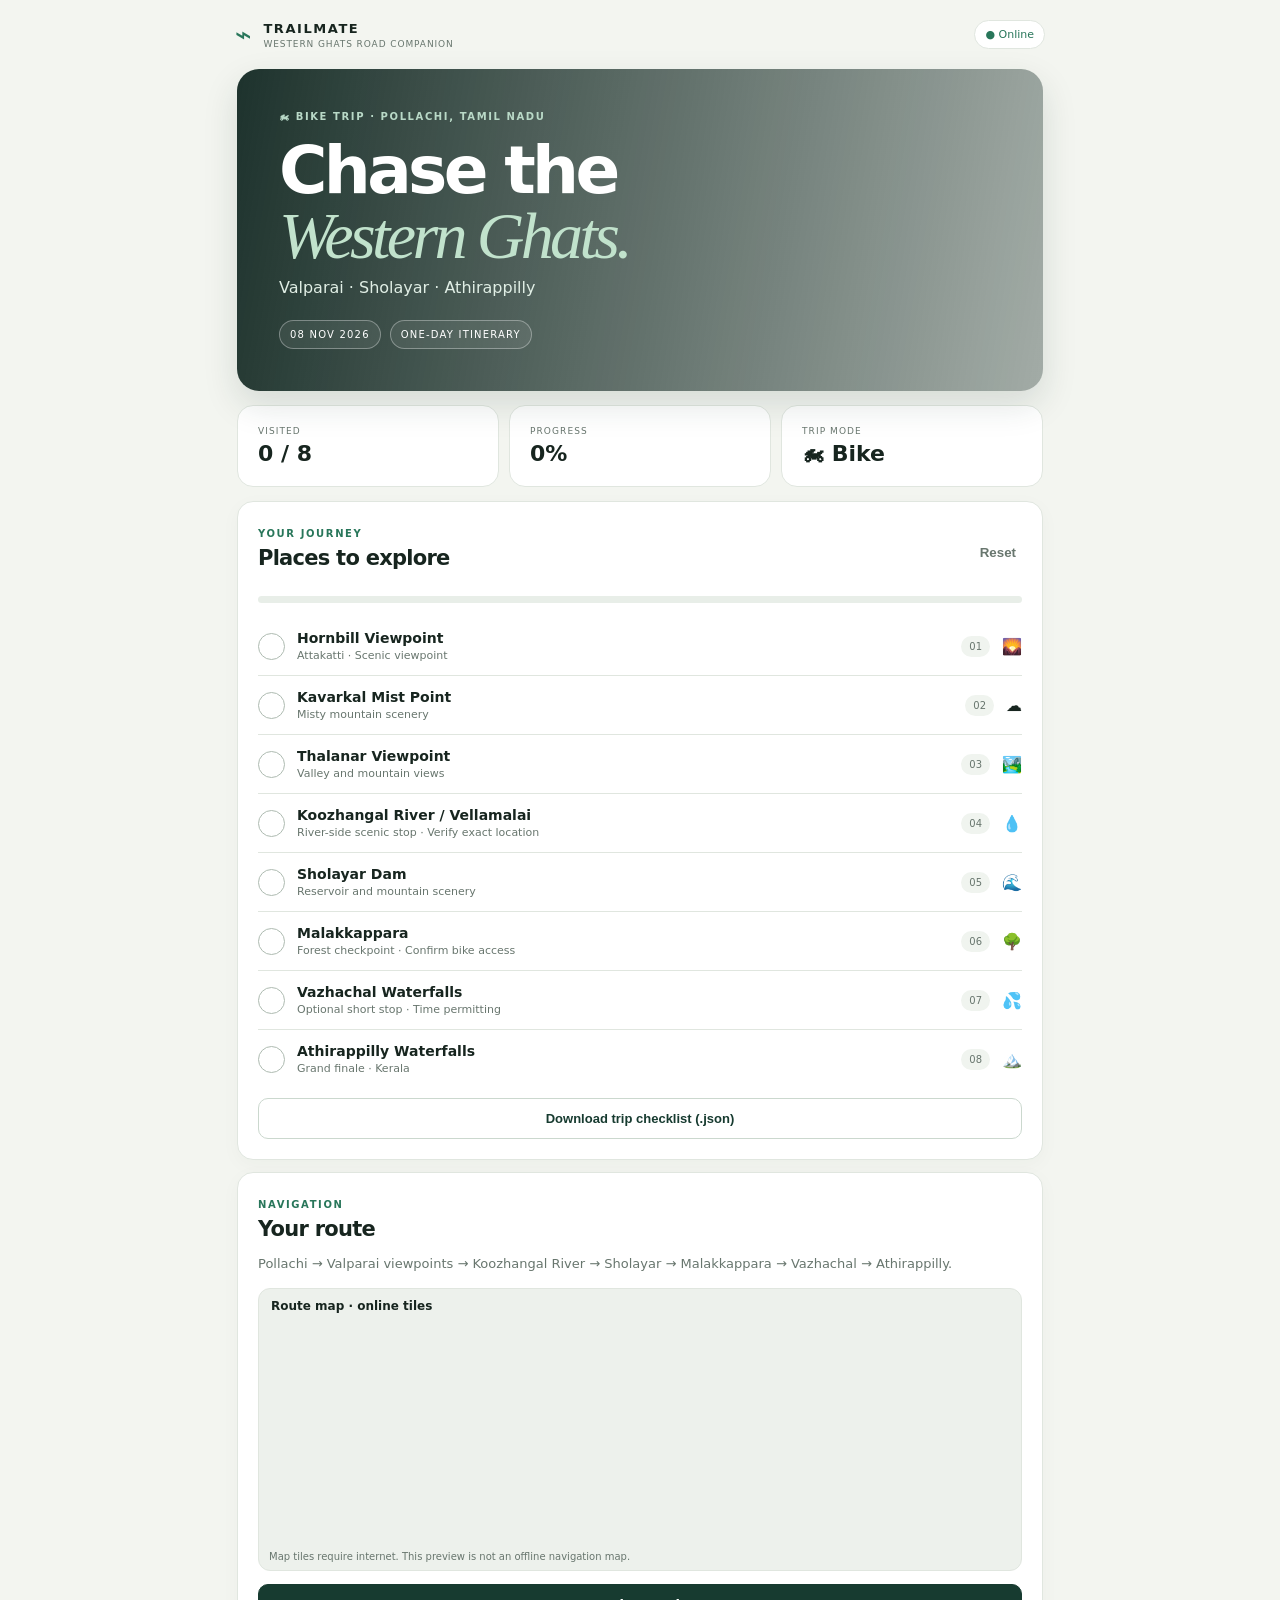
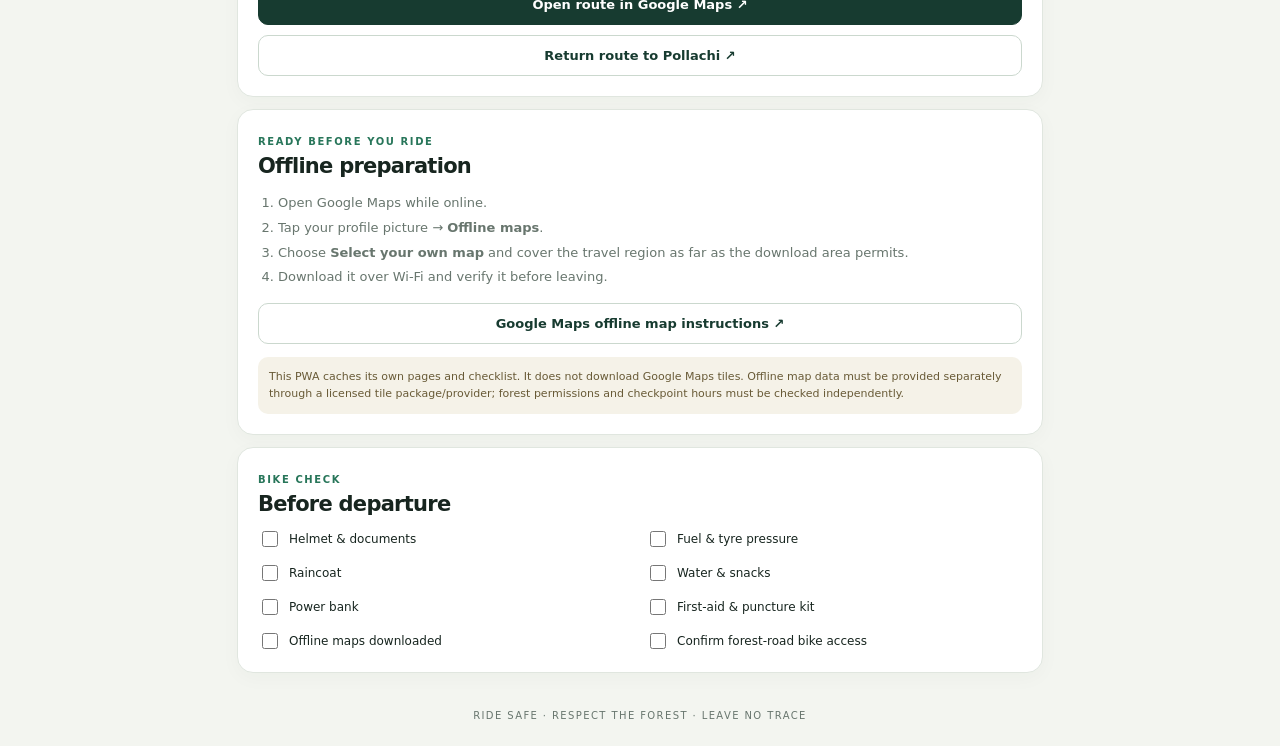
==== index.html @ 94ad3f3b "Add files via upload" ====
<!doctype html>
<html lang="en">
<head>
<meta charset="utf-8"><meta name="viewport" content="width=device-width,initial-scale=1,viewport-fit=cover">
<meta name="theme-color" content="#102b25"><meta name="description" content="Offline-ready Valparai and Athirappilly road trip companion">
<link rel="manifest" href="./manifest.webmanifest"><link rel="icon" href="./icon.svg">
<link rel="stylesheet" href="./styles.css">
<title>TrailMate · Valparai Trip</title>
</head>
<body>
<header class="top"><div class="brand"><span class="brandicon">⌁</span><div><b>TRAILMATE</b><small>WESTERN GHATS ROAD COMPANION</small></div></div><span id="network" class="status">Checking connection…</span></header>
<main>
<section class="hero"><div class="eyebrow">🏍 BIKE TRIP · POLLACHI, TAMIL NADU</div><h1>Chase the<br><em>Western Ghats.</em></h1><p>Valparai · Sholayar · Athirappilly</p><div class="herofoot"><span>08 NOV 2026</span><span>ONE-DAY ITINERARY</span></div></section>
<section class="stats"><article><small>VISITED</small><b id="visited">0 / 8</b></article><article><small>PROGRESS</small><b id="percent">0%</b></article><article><small>TRIP MODE</small><b>🏍 Bike</b></article></section>
<section class="card"><div class="sectionhead"><div><span class="eyebrow dark">YOUR JOURNEY</span><h2>Places to explore</h2></div><button id="reset" class="quiet">Reset</button></div><div class="bar"><div id="barfill"></div></div><div id="stops" class="stops"></div><button id="export" class="outline full">Download trip checklist (.json)</button></section>
<section class="card"><span class="eyebrow dark">NAVIGATION</span><h2>Your route</h2><p class="muted">Pollachi → Valparai viewpoints → Koozhangal River → Sholayar → Malakkappara → Vazhachal → Athirappilly.</p><div class="mapbox"><div class="maptitle">Route map · online tiles</div><iframe title="OpenStreetMap route overview" loading="lazy" src="https://www.openstreetmap.org/export/embed.html?bbox=76.75%2C10.15%2C76.95%2C10.55&layer=mapnik"></iframe><small>Map tiles require internet. This preview is not an offline navigation map.</small></div><a class="button full" target="_blank" rel="noopener" href="https://www.google.com/maps/dir/?api=1&origin=Pollachi%2C+Tamil+Nadu&destination=Athirappilly+Waterfalls%2C+Kerala&waypoints=Attakatti%2C+Valparai%7CKavarkal%2C+Valparai%7CThalanar%2C+Valparai%7CKoozhangal+River%2C+Valparai%7CSholayar+Dam%7CMalakkappara%7CVazhachal+Waterfalls&travelmode=driving">Open route in Google Maps ↗</a><a class="outline full linkbutton" target="_blank" rel="noopener" href="https://www.google.com/maps/dir/?api=1&origin=Athirappilly+Waterfalls&destination=Pollachi%2C+Tamil+Nadu&travelmode=driving">Return route to Pollachi ↗</a></section>
<section class="card"><span class="eyebrow dark">READY BEFORE YOU RIDE</span><h2>Offline preparation</h2><ol class="instructions"><li>Open Google Maps while online.</li><li>Tap your profile picture → <b>Offline maps</b>.</li><li>Choose <b>Select your own map</b> and cover the travel region as far as the download area permits.</li><li>Download it over Wi-Fi and verify it before leaving.</li></ol><a class="outline full linkbutton" href="https://support.google.com/maps/answer/6291838" target="_blank" rel="noopener">Google Maps offline map instructions ↗</a><p class="notice">This PWA caches its own pages and checklist. It does not download Google Maps tiles. Offline map data must be provided separately through a licensed tile package/provider; forest permissions and checkpoint hours must be checked independently.</p></section>
<section class="card"><span class="eyebrow dark">BIKE CHECK</span><h2>Before departure</h2><div class="essentials"><label><input type="checkbox"> Helmet & documents</label><label><input type="checkbox"> Fuel & tyre pressure</label><label><input type="checkbox"> Raincoat</label><label><input type="checkbox"> Water & snacks</label><label><input type="checkbox"> Power bank</label><label><input type="checkbox"> First-aid & puncture kit</label><label><input type="checkbox"> Offline maps downloaded</label><label><input type="checkbox"> Confirm forest-road bike access</label></div></section>
</main><footer>RIDE SAFE · RESPECT THE FOREST · LEAVE NO TRACE</footer>
<script src="./app.js"></script>
</body></html>
---- styles.css ----
:root{--green:#173b30;--green2:#28765a;--ink:#17251f;--muted:#68766e;--paper:#f3f5f0;--line:#e0e6df;--white:#fff}*{box-sizing:border-box}body{margin:0;background:var(--paper);color:var(--ink);font-family:Inter,ui-sans-serif,system-ui,-apple-system,sans-serif}.top{max-width:850px;margin:auto;padding:18px 20px;display:flex;justify-content:space-between;align-items:center}.brand{display:flex;gap:10px;align-items:center;letter-spacing:.12em;font-size:13px}.brand small{display:block;font-size:9px;color:var(--muted);letter-spacing:.1em;margin-top:3px}.brandicon{font-size:28px;color:var(--green2)}.status{font-size:11px;border:1px solid var(--line);padding:7px 10px;border-radius:30px;background:white;color:var(--muted)}main{max-width:850px;margin:auto;padding:0 16px}.hero{padding:34px 28px 22px;border-radius:22px;color:white;min-height:255px;background:linear-gradient(100deg,rgba(8,31,25,.91),rgba(8,31,25,.34)),url('https://images.unsplash.com/photo-1470770841072-f978cf4d019e?w=1500&auto=format&fit=crop') center/cover;display:flex;flex-direction:column;justify-content:flex-end;box-shadow:0 14px 35px #18372b22;animation:rise .7s ease both}.eyebrow{font-size:10px;letter-spacing:.16em;font-weight:800;color:#b9d9c7}.hero h1{font-size:clamp(38px,8vw,66px);line-height:.98;letter-spacing:-.055em;margin:17px 0 10px}.hero h1 em{font-family:Georgia,serif;font-weight:400;color:#c1e2cc}.hero p{margin:0;color:#e0eee5}.herofoot{display:flex;gap:9px;margin-top:23px}.herofoot span{font-size:10px;letter-spacing:.12em;padding:8px 10px;border:1px solid #ffffff55;border-radius:30px;background:#ffffff12}.stats{display:grid;grid-template-columns:repeat(3,1fr);gap:10px;margin:14px 0}.stats article,.card{background:var(--white);border:1px solid var(--line);border-radius:16px;padding:16px}.stats small{display:block;color:var(--muted);font-size:9px;letter-spacing:.12em}.stats b{display:block;font-size:22px;margin-top:5px}.card{margin:12px 0;box-shadow:0 5px 20px #203d2b08}.sectionhead{display:flex;justify-content:space-between;align-items:center}.eyebrow.dark{color:var(--green2)}h2{font-size:21px;letter-spacing:-.035em;margin:5px 0 12px}.muted{color:var(--muted);font-size:13px;line-height:1.6}.quiet{border:0;background:none;color:var(--muted);font-weight:700;cursor:pointer}.bar{height:7px;background:#e8eee8;border-radius:20px;overflow:hidden;margin:14px 0}.bar div{height:100%;width:0;background:linear-gradient(90deg,#28765a,#79b58e);border-radius:20px;transition:width .35s}.stop{display:flex;gap:12px;align-items:center;padding:13px 0;border-bottom:1px solid var(--line)}.stop:last-child{border:0}.tick{width:27px;height:27px;border:1.5px solid #aebbb1;border-radius:50%;background:white;color:transparent;flex:none;cursor:pointer;font-size:15px}.stop.done .tick{background:var(--green2);border-color:var(--green2);color:white}.stop.done .name{text-decoration:line-through;color:#8a978e}.stopcopy{flex:1}.name{font-size:14px;font-weight:750}.detail{font-size:11px;color:var(--muted);margin-top:3px}.number{font-size:10px;color:var(--muted);background:#f0f4ef;border-radius:20px;padding:5px 8px}.button,.outline,.linkbutton{display:flex;justify-content:center;align-items:center;text-decoration:none;font-weight:750;font-size:13px;border-radius:10px;padding:12px 14px;cursor:pointer}.button{background:var(--green);color:white;border:1px solid var(--green);margin-top:13px}.outline{background:white;color:var(--green);border:1px solid #cbd8ce;margin-top:10px}.full{width:100%}.mapbox{background:#edf1ec;border:1px solid var(--line);border-radius:12px;overflow:hidden;margin:13px 0}.maptitle{font-size:12px;font-weight:750;padding:10px 12px}.mapbox iframe{width:100%;height:220px;border:0;display:block}.mapbox small{display:block;padding:8px 10px;color:var(--muted);font-size:10px}.instructions{padding-left:20px;color:var(--muted);font-size:13px;line-height:1.9}.notice{font-size:11px;line-height:1.6;padding:11px;background:#f5f2e8;color:#685a36;border-radius:10px;margin:13px 0 0}.essentials{display:grid;grid-template-columns:1fr 1fr;gap:12px}.essentials label{font-size:12px;display:flex;gap:8px;align-items:center}.essentials input{accent-color:var(--green2);width:16px;height:16px}footer{text-align:center;padding:25px 10px;color:var(--muted);font-size:10px;letter-spacing:.14em}@keyframes rise{from{opacity:0;transform:translateY(12px)}to{opacity:1;transform:translateY(0)}}@media(min-width:700px){main{padding:0 22px}.hero{min-height:320px;padding:42px}.stats article,.card{padding:20px}}@media(max-width:420px){.essentials{grid-template-columns:1fr}.hero{min-height:230px;padding:23px}.stats b{font-size:19px}}@media(prefers-reduced-motion:reduce){*,*::before,*::after{animation:none!important;transition:none!important}}
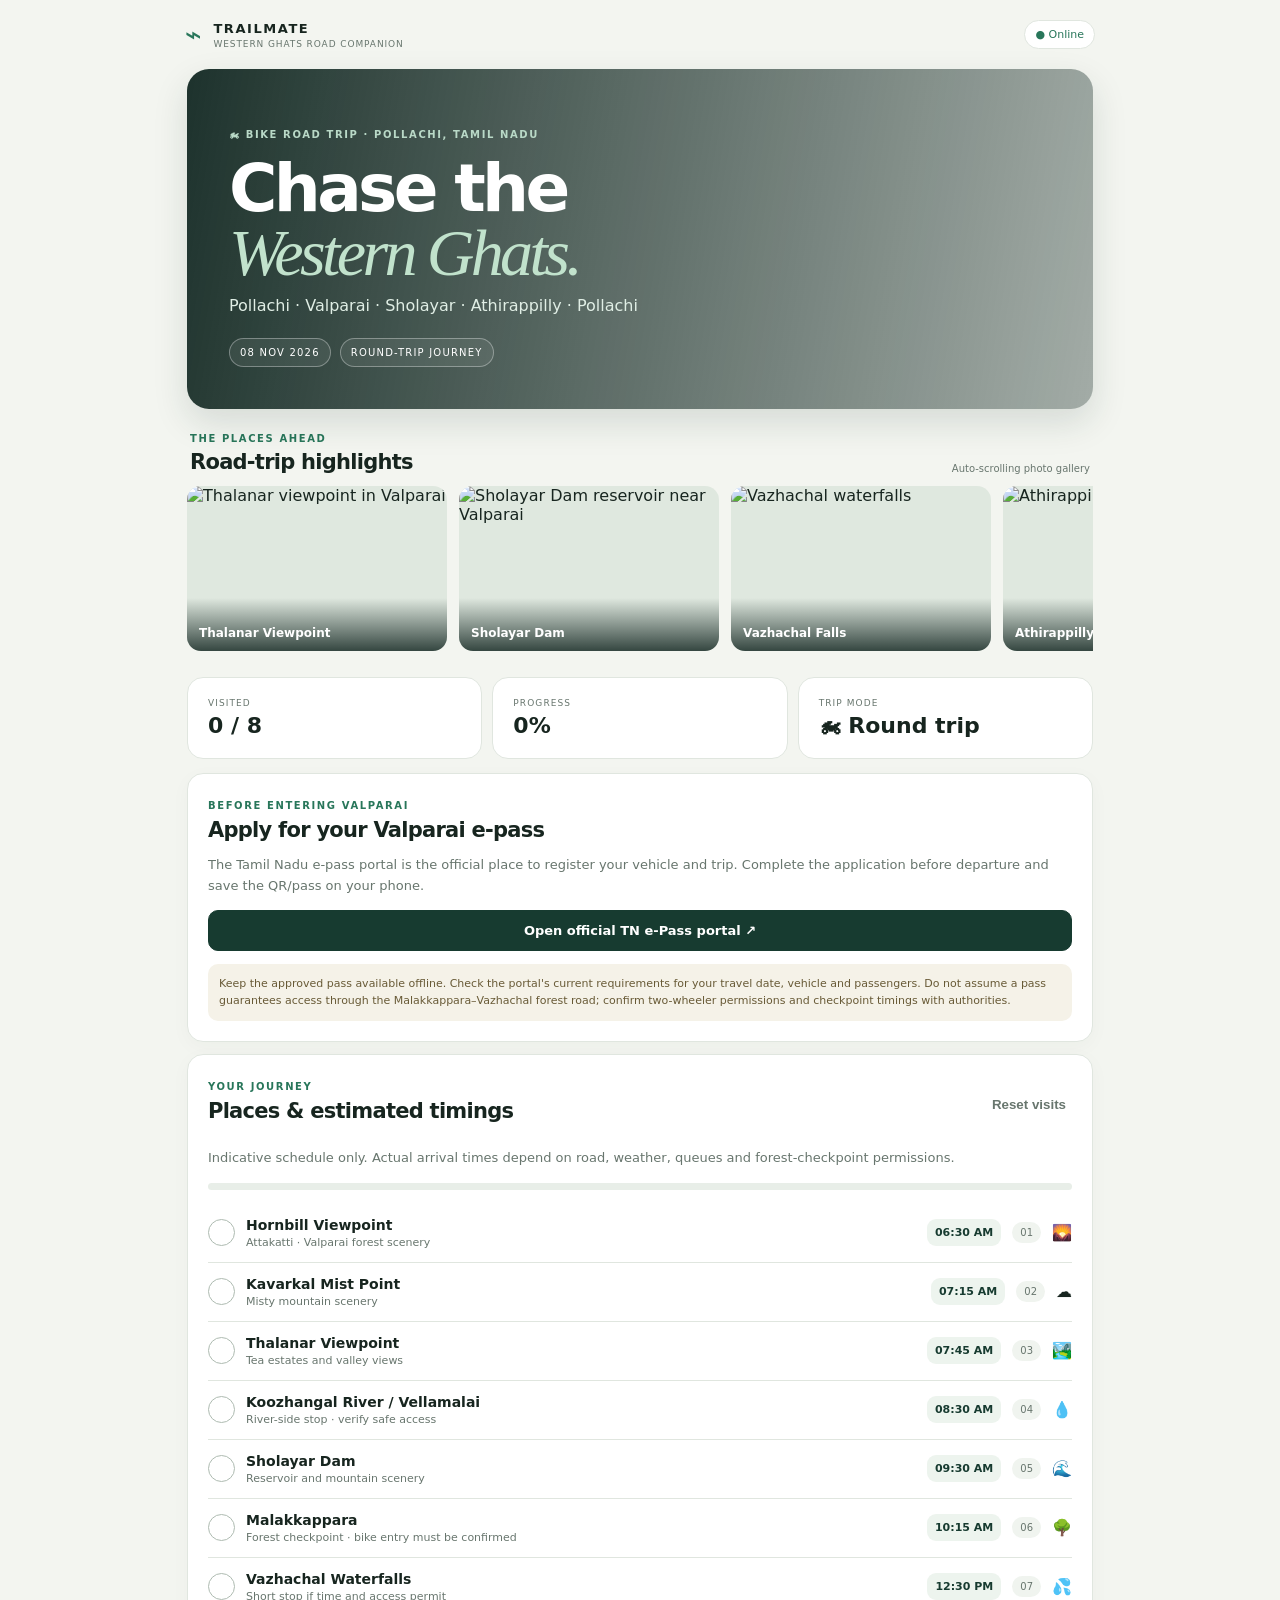
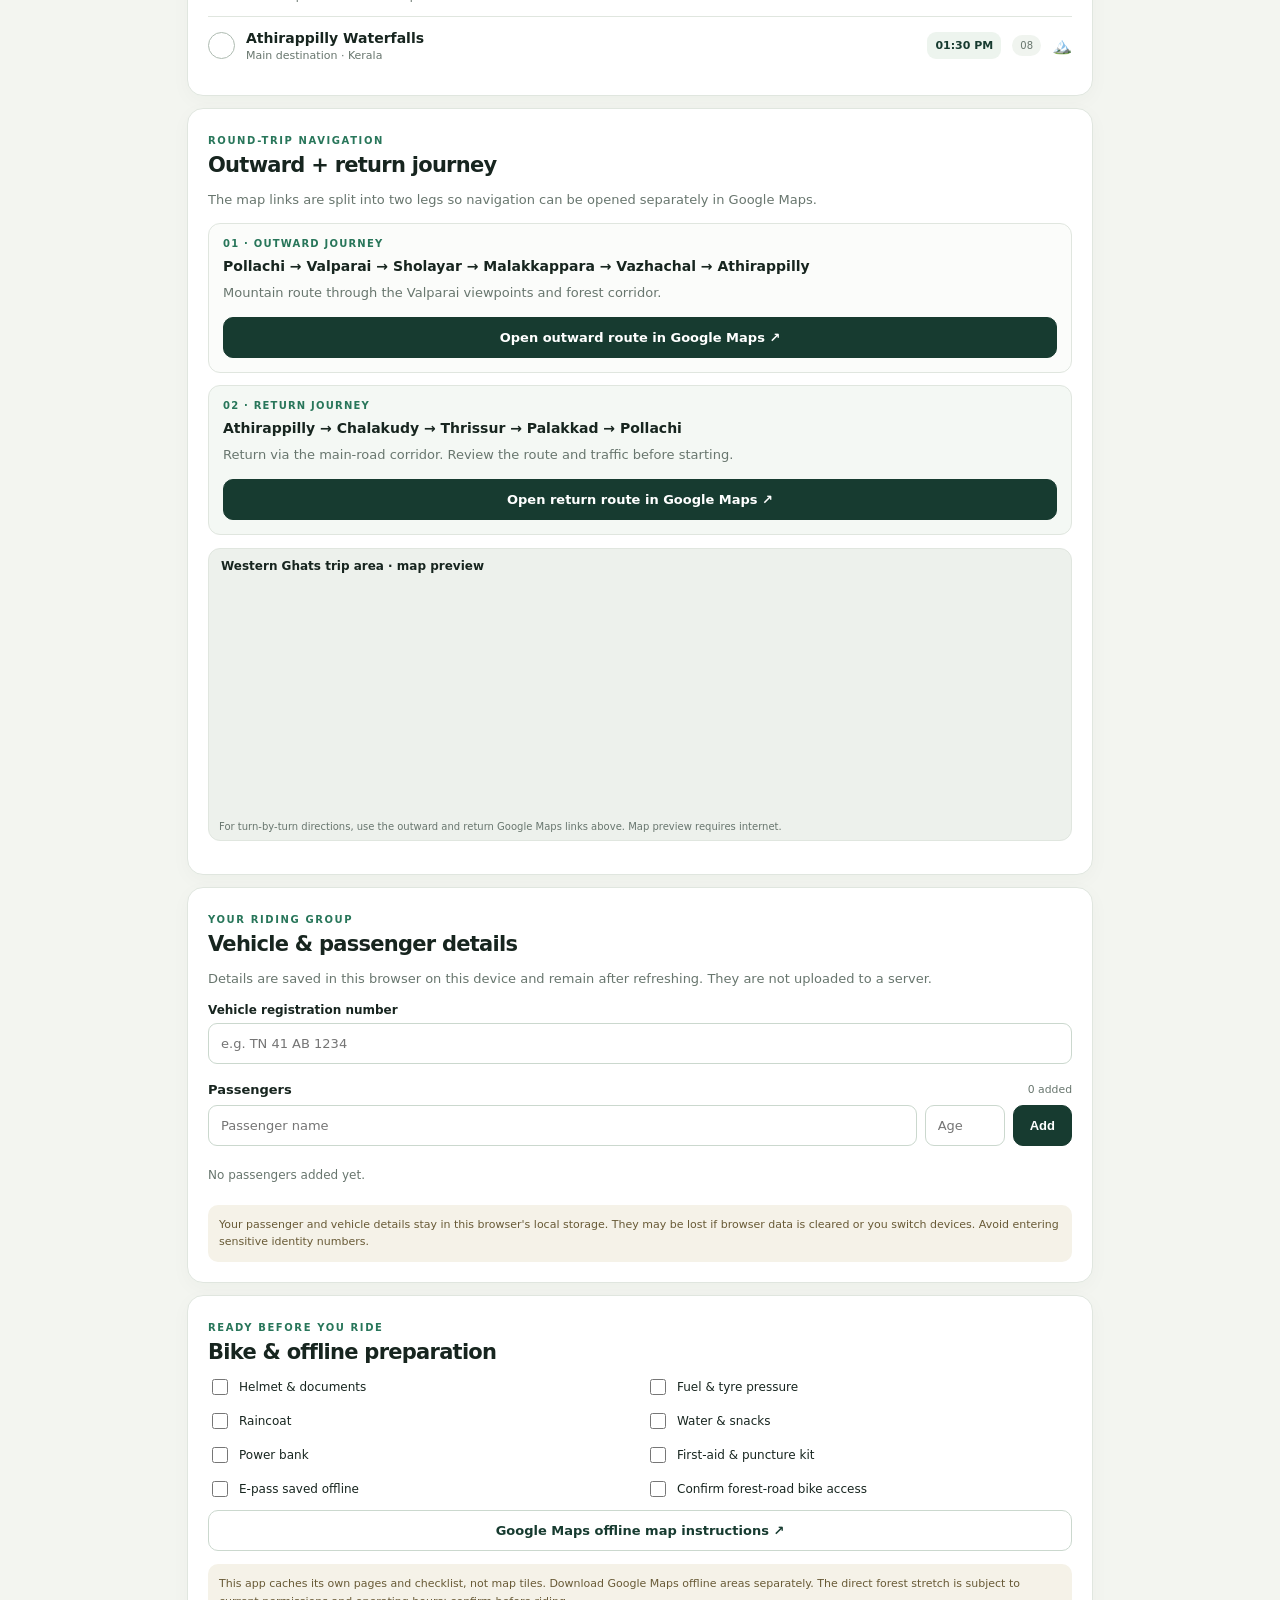
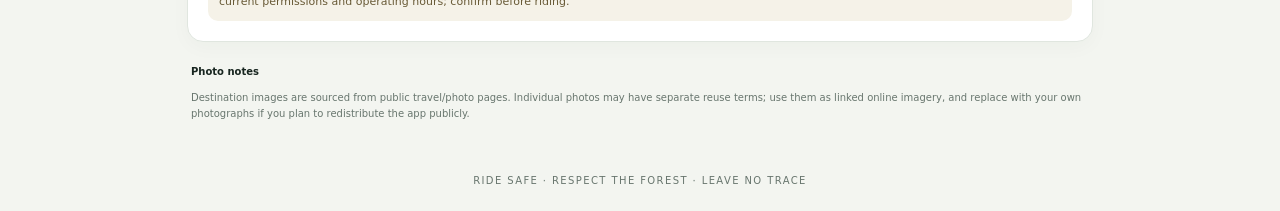
==== commit 70ff6c3d: "Add files via upload" ====
--- a/index.html
+++ b/index.html
@@ -2,20 +2,41 @@
 <html lang="en">
 <head>
 <meta charset="utf-8"><meta name="viewport" content="width=device-width,initial-scale=1,viewport-fit=cover">
-<meta name="theme-color" content="#102b25"><meta name="description" content="Offline-ready Valparai and Athirappilly road trip companion">
-<link rel="manifest" href="./manifest.webmanifest"><link rel="icon" href="./icon.svg">
-<link rel="stylesheet" href="./styles.css">
-<title>TrailMate · Valparai Trip</title>
+<meta name="theme-color" content="#102b25"><meta name="description" content="TrailMate round-trip road companion for Pollachi, Valparai and Athirappilly">
+<link rel="manifest" href="./manifest.webmanifest"><link rel="icon" href="./icon.svg"><link rel="stylesheet" href="./styles.css">
+<title>TrailMate · Valparai Round Trip</title>
 </head>
 <body>
 <header class="top"><div class="brand"><span class="brandicon">⌁</span><div><b>TRAILMATE</b><small>WESTERN GHATS ROAD COMPANION</small></div></div><span id="network" class="status">Checking connection…</span></header>
 <main>
-<section class="hero"><div class="eyebrow">🏍 BIKE TRIP · POLLACHI, TAMIL NADU</div><h1>Chase the<br><em>Western Ghats.</em></h1><p>Valparai · Sholayar · Athirappilly</p><div class="herofoot"><span>08 NOV 2026</span><span>ONE-DAY ITINERARY</span></div></section>
-<section class="stats"><article><small>VISITED</small><b id="visited">0 / 8</b></article><article><small>PROGRESS</small><b id="percent">0%</b></article><article><small>TRIP MODE</small><b>🏍 Bike</b></article></section>
-<section class="card"><div class="sectionhead"><div><span class="eyebrow dark">YOUR JOURNEY</span><h2>Places to explore</h2></div><button id="reset" class="quiet">Reset</button></div><div class="bar"><div id="barfill"></div></div><div id="stops" class="stops"></div><button id="export" class="outline full">Download trip checklist (.json)</button></section>
-<section class="card"><span class="eyebrow dark">NAVIGATION</span><h2>Your route</h2><p class="muted">Pollachi → Valparai viewpoints → Koozhangal River → Sholayar → Malakkappara → Vazhachal → Athirappilly.</p><div class="mapbox"><div class="maptitle">Route map · online tiles</div><iframe title="OpenStreetMap route overview" loading="lazy" src="https://www.openstreetmap.org/export/embed.html?bbox=76.75%2C10.15%2C76.95%2C10.55&layer=mapnik"></iframe><small>Map tiles require internet. This preview is not an offline navigation map.</small></div><a class="button full" target="_blank" rel="noopener" href="https://www.google.com/maps/dir/?api=1&origin=Pollachi%2C+Tamil+Nadu&destination=Athirappilly+Waterfalls%2C+Kerala&waypoints=Attakatti%2C+Valparai%7CKavarkal%2C+Valparai%7CThalanar%2C+Valparai%7CKoozhangal+River%2C+Valparai%7CSholayar+Dam%7CMalakkappara%7CVazhachal+Waterfalls&travelmode=driving">Open route in Google Maps ↗</a><a class="outline full linkbutton" target="_blank" rel="noopener" href="https://www.google.com/maps/dir/?api=1&origin=Athirappilly+Waterfalls&destination=Pollachi%2C+Tamil+Nadu&travelmode=driving">Return route to Pollachi ↗</a></section>
-<section class="card"><span class="eyebrow dark">READY BEFORE YOU RIDE</span><h2>Offline preparation</h2><ol class="instructions"><li>Open Google Maps while online.</li><li>Tap your profile picture → <b>Offline maps</b>.</li><li>Choose <b>Select your own map</b> and cover the travel region as far as the download area permits.</li><li>Download it over Wi-Fi and verify it before leaving.</li></ol><a class="outline full linkbutton" href="https://support.google.com/maps/answer/6291838" target="_blank" rel="noopener">Google Maps offline map instructions ↗</a><p class="notice">This PWA caches its own pages and checklist. It does not download Google Maps tiles. Offline map data must be provided separately through a licensed tile package/provider; forest permissions and checkpoint hours must be checked independently.</p></section>
-<section class="card"><span class="eyebrow dark">BIKE CHECK</span><h2>Before departure</h2><div class="essentials"><label><input type="checkbox"> Helmet & documents</label><label><input type="checkbox"> Fuel & tyre pressure</label><label><input type="checkbox"> Raincoat</label><label><input type="checkbox"> Water & snacks</label><label><input type="checkbox"> Power bank</label><label><input type="checkbox"> First-aid & puncture kit</label><label><input type="checkbox"> Offline maps downloaded</label><label><input type="checkbox"> Confirm forest-road bike access</label></div></section>
+<section class="hero"><div class="eyebrow">🏍 BIKE ROAD TRIP · POLLACHI, TAMIL NADU</div><h1>Chase the<br><em>Western Ghats.</em></h1><p>Pollachi · Valparai · Sholayar · Athirappilly · Pollachi</p><div class="herofoot"><span>08 NOV 2026</span><span>ROUND-TRIP JOURNEY</span></div></section>
+<section class="gallery-section"><div class="gallery-head"><div><span class="eyebrow dark">THE PLACES AHEAD</span><h2>Road-trip highlights</h2></div><small>Auto-scrolling photo gallery</small></div><div class="gallery-track" aria-label="Photos of trip destinations">
+<figure><img src="https://www.karthitravels.com/images/destinations/valparai/thalanar-view-point/thalanar-view-point-1-768.webp" alt="Thalanar viewpoint in Valparai"/><figcaption>Thalanar Viewpoint</figcaption></figure>
+<figure><img src="https://pixahive.com/wp-content/uploads/2020/09/Sholayar-Dam-Valparai-74901-pixahive-1024x768.jpg" alt="Sholayar Dam reservoir near Valparai"/><figcaption>Sholayar Dam</figcaption></figure>
+<figure><img src="https://static.wixstatic.com/media/5d0430_07c785ea8d9a4c34b42f02c9cdd95a8c~mv2.jpg/v1/fill/w_778%2Ch_486%2Cal_c%2Clg_1%2Cq_85%2Cenc_avif%2Cquality_auto/5d0430_07c785ea8d9a4c34b42f02c9cdd95a8c~mv2.jpg" alt="Vazhachal waterfalls"/><figcaption>Vazhachal Falls</figcaption></figure>
+<figure><img src="https://www.pelago.com/img/products/IN-India/day-trip-to-athirappilly-water-falls-from-kochi/0b030a11-3487-4693-955c-26eced924b17_day-trip-to-athirappilly-water-falls-from-kochi-xlarge.webp" alt="Athirappilly waterfall"/><figcaption>Athirappilly Falls</figcaption></figure>
+<figure><img src="https://valparai360travels.in/wp-content/uploads/2023/11/Hornbill-Spottedinvalparai.jpg" alt="Hornbills flying above misty Valparai forest"/><figcaption>Valparai Hornbill Country</figcaption></figure>
+<figure><img src="https://pix10.agoda.net/hotelImages/agoda-homes/13564929/00f82de0039694345a0e38f800193d6a.jpg?ca=10&ce=1&s=800x600" alt="Misty tea estate landscape in Valparai"/><figcaption>Kavarkal · Valparai mist landscape</figcaption></figure>
+<figure><img src="https://4.bp.blogspot.com/-0tA5kpLGAtY/VaEgF6HzL_I/AAAAAAAAEwI/sb7a4vs8kds/s1600/Athirapilly-Vazhachal%2Bwaterfalls%2B6.jpg" alt="River and waterfall landscape in the Western Ghats"/><figcaption>Koozhangal / Vellamalai · regional river scenery</figcaption></figure>
+<figure><img src="https://experiencekerala.in/image-uploads/1487058947.3.jpg" alt="Upper Sholayar landscape and forested hills"/><figcaption>Malakkappara · Sholayar forest region</figcaption></figure>
+</div></section>
+<section class="stats"><article><small>VISITED</small><b id="visited">0 / 8</b></article><article><small>PROGRESS</small><b id="percent">0%</b></article><article><small>TRIP MODE</small><b>🏍 Round trip</b></article></section>
+<section class="card epass"><span class="eyebrow dark">BEFORE ENTERING VALPARAI</span><h2>Apply for your Valparai e-pass</h2><p class="muted">The Tamil Nadu e-pass portal is the official place to register your vehicle and trip. Complete the application before departure and save the QR/pass on your phone.</p><a class="button full" href="https://www.tnepass.tn.gov.in/home" target="_blank" rel="noopener">Open official TN e-Pass portal ↗</a><p class="notice">Keep the approved pass available offline. Check the portal's current requirements for your travel date, vehicle and passengers. Do not assume a pass guarantees access through the Malakkappara–Vazhachal forest road; confirm two-wheeler permissions and checkpoint timings with authorities.</p></section>
+<section class="card"><div class="sectionhead"><div><span class="eyebrow dark">YOUR JOURNEY</span><h2>Places & estimated timings</h2></div><button id="reset" class="quiet">Reset visits</button></div><p class="muted">Indicative schedule only. Actual arrival times depend on road, weather, queues and forest-checkpoint permissions.</p><div class="bar"><div id="barfill"></div></div><div id="stops" class="stops"></div></section>
+<section class="card"><span class="eyebrow dark">ROUND-TRIP NAVIGATION</span><h2>Outward + return journey</h2><p class="muted">The map links are split into two legs so navigation can be opened separately in Google Maps.</p>
+<div class="route-leg"><div class="leg-label">01 · OUTWARD JOURNEY</div><b>Pollachi → Valparai → Sholayar → Malakkappara → Vazhachal → Athirappilly</b><p class="muted">Mountain route through the Valparai viewpoints and forest corridor.</p><a class="button full" target="_blank" rel="noopener" href="https://www.google.com/maps/dir/?api=1&origin=Pollachi%2C+Tamil+Nadu&destination=Athirappilly+Waterfalls%2C+Kerala&waypoints=Attakatti%2C+Valparai%7CKavarkal%2C+Valparai%7CThalanar%2C+Valparai%7CKoozhangal+River%2C+Valparai%7CSholayar+Dam%7CMalakkappara%7CVazhachal+Waterfalls&travelmode=driving">Open outward route in Google Maps ↗</a></div>
+<div class="route-leg return"><div class="leg-label">02 · RETURN JOURNEY</div><b>Athirappilly → Chalakudy → Thrissur → Palakkad → Pollachi</b><p class="muted">Return via the main-road corridor. Review the route and traffic before starting.</p><a class="button full" target="_blank" rel="noopener" href="https://www.google.com/maps/dir/?api=1&origin=Athirappilly+Waterfalls%2C+Kerala&destination=Pollachi%2C+Tamil+Nadu&waypoints=Chalakudy%7CThrissur%7CPalakkad&travelmode=driving">Open return route in Google Maps ↗</a></div>
+<div class="mapbox"><div class="maptitle">Western Ghats trip area · map preview</div><iframe title="Map preview of Valparai and Athirappilly region" loading="lazy" src="https://www.openstreetmap.org/export/embed.html?bbox=76.75%2C10.15%2C76.98%2C10.58&layer=mapnik"></iframe><small>For turn-by-turn directions, use the outward and return Google Maps links above. Map preview requires internet.</small></div>
+</section>
+<section class="card"><span class="eyebrow dark">YOUR RIDING GROUP</span><h2>Vehicle & passenger details</h2><p class="muted">Details are saved in this browser on this device and remain after refreshing. They are not uploaded to a server.</p>
+<label class="field-label" for="vehicle">Vehicle registration number</label><input id="vehicle" class="field" type="text" placeholder="e.g. TN 41 AB 1234" autocomplete="off" maxlength="16">
+<div class="passenger-title"><b>Passengers</b><small id="passengerCount">0 added</small></div>
+<div class="passenger-form"><input id="passengerName" class="field" type="text" placeholder="Passenger name" maxlength="60"><input id="passengerAge" class="field age" type="number" placeholder="Age" min="1" max="110"><button id="addPassenger" class="button add-btn" type="button">Add</button></div>
+<div id="passengerList" class="passenger-list"><p class="empty">No passengers added yet.</p></div>
+<p class="notice">Your passenger and vehicle details stay in this browser's local storage. They may be lost if browser data is cleared or you switch devices. Avoid entering sensitive identity numbers.</p>
+</section>
+<section class="card"><span class="eyebrow dark">READY BEFORE YOU RIDE</span><h2>Bike & offline preparation</h2><div class="essentials"><label><input type="checkbox"> Helmet & documents</label><label><input type="checkbox"> Fuel & tyre pressure</label><label><input type="checkbox"> Raincoat</label><label><input type="checkbox"> Water & snacks</label><label><input type="checkbox"> Power bank</label><label><input type="checkbox"> First-aid & puncture kit</label><label><input type="checkbox"> E-pass saved offline</label><label><input type="checkbox"> Confirm forest-road bike access</label></div><a class="outline full linkbutton" href="https://support.google.com/maps/answer/6291838" target="_blank" rel="noopener">Google Maps offline map instructions ↗</a><p class="notice">This app caches its own pages and checklist, not map tiles. Download Google Maps offline areas separately. The direct forest stretch is subject to current permissions and operating hours; confirm before riding.</p></section>
+<section class="credits"><b>Photo notes</b><p>Destination images are sourced from public travel/photo pages. Individual photos may have separate reuse terms; use them as linked online imagery, and replace with your own photographs if you plan to redistribute the app publicly.</p></section>
 </main><footer>RIDE SAFE · RESPECT THE FOREST · LEAVE NO TRACE</footer>
 <script src="./app.js"></script>
-</body></html>+</body></html>
--- a/styles.css
+++ b/styles.css
@@ -1 +1 @@
-:root{--green:#173b30;--green2:#28765a;--ink:#17251f;--muted:#68766e;--paper:#f3f5f0;--line:#e0e6df;--white:#fff}*{box-sizing:border-box}body{margin:0;background:var(--paper);color:var(--ink);font-family:Inter,ui-sans-serif,system-ui,-apple-system,sans-serif}.top{max-width:850px;margin:auto;padding:18px 20px;display:flex;justify-content:space-between;align-items:center}.brand{display:flex;gap:10px;align-items:center;letter-spacing:.12em;font-size:13px}.brand small{display:block;font-size:9px;color:var(--muted);letter-spacing:.1em;margin-top:3px}.brandicon{font-size:28px;color:var(--green2)}.status{font-size:11px;border:1px solid var(--line);padding:7px 10px;border-radius:30px;background:white;color:var(--muted)}main{max-width:850px;margin:auto;padding:0 16px}.hero{padding:34px 28px 22px;border-radius:22px;color:white;min-height:255px;background:linear-gradient(100deg,rgba(8,31,25,.91),rgba(8,31,25,.34)),url('https://images.unsplash.com/photo-1470770841072-f978cf4d019e?w=1500&auto=format&fit=crop') center/cover;display:flex;flex-direction:column;justify-content:flex-end;box-shadow:0 14px 35px #18372b22;animation:rise .7s ease both}.eyebrow{font-size:10px;letter-spacing:.16em;font-weight:800;color:#b9d9c7}.hero h1{font-size:clamp(38px,8vw,66px);line-height:.98;letter-spacing:-.055em;margin:17px 0 10px}.hero h1 em{font-family:Georgia,serif;font-weight:400;color:#c1e2cc}.hero p{margin:0;color:#e0eee5}.herofoot{display:flex;gap:9px;margin-top:23px}.herofoot span{font-size:10px;letter-spacing:.12em;padding:8px 10px;border:1px solid #ffffff55;border-radius:30px;background:#ffffff12}.stats{display:grid;grid-template-columns:repeat(3,1fr);gap:10px;margin:14px 0}.stats article,.card{background:var(--white);border:1px solid var(--line);border-radius:16px;padding:16px}.stats small{display:block;color:var(--muted);font-size:9px;letter-spacing:.12em}.stats b{display:block;font-size:22px;margin-top:5px}.card{margin:12px 0;box-shadow:0 5px 20px #203d2b08}.sectionhead{display:flex;justify-content:space-between;align-items:center}.eyebrow.dark{color:var(--green2)}h2{font-size:21px;letter-spacing:-.035em;margin:5px 0 12px}.muted{color:var(--muted);font-size:13px;line-height:1.6}.quiet{border:0;background:none;color:var(--muted);font-weight:700;cursor:pointer}.bar{height:7px;background:#e8eee8;border-radius:20px;overflow:hidden;margin:14px 0}.bar div{height:100%;width:0;background:linear-gradient(90deg,#28765a,#79b58e);border-radius:20px;transition:width .35s}.stop{display:flex;gap:12px;align-items:center;padding:13px 0;border-bottom:1px solid var(--line)}.stop:last-child{border:0}.tick{width:27px;height:27px;border:1.5px solid #aebbb1;border-radius:50%;background:white;color:transparent;flex:none;cursor:pointer;font-size:15px}.stop.done .tick{background:var(--green2);border-color:var(--green2);color:white}.stop.done .name{text-decoration:line-through;color:#8a978e}.stopcopy{flex:1}.name{font-size:14px;font-weight:750}.detail{font-size:11px;color:var(--muted);margin-top:3px}.number{font-size:10px;color:var(--muted);background:#f0f4ef;border-radius:20px;padding:5px 8px}.button,.outline,.linkbutton{display:flex;justify-content:center;align-items:center;text-decoration:none;font-weight:750;font-size:13px;border-radius:10px;padding:12px 14px;cursor:pointer}.button{background:var(--green);color:white;border:1px solid var(--green);margin-top:13px}.outline{background:white;color:var(--green);border:1px solid #cbd8ce;margin-top:10px}.full{width:100%}.mapbox{background:#edf1ec;border:1px solid var(--line);border-radius:12px;overflow:hidden;margin:13px 0}.maptitle{font-size:12px;font-weight:750;padding:10px 12px}.mapbox iframe{width:100%;height:220px;border:0;display:block}.mapbox small{display:block;padding:8px 10px;color:var(--muted);font-size:10px}.instructions{padding-left:20px;color:var(--muted);font-size:13px;line-height:1.9}.notice{font-size:11px;line-height:1.6;padding:11px;background:#f5f2e8;color:#685a36;border-radius:10px;margin:13px 0 0}.essentials{display:grid;grid-template-columns:1fr 1fr;gap:12px}.essentials label{font-size:12px;display:flex;gap:8px;align-items:center}.essentials input{accent-color:var(--green2);width:16px;height:16px}footer{text-align:center;padding:25px 10px;color:var(--muted);font-size:10px;letter-spacing:.14em}@keyframes rise{from{opacity:0;transform:translateY(12px)}to{opacity:1;transform:translateY(0)}}@media(min-width:700px){main{padding:0 22px}.hero{min-height:320px;padding:42px}.stats article,.card{padding:20px}}@media(max-width:420px){.essentials{grid-template-columns:1fr}.hero{min-height:230px;padding:23px}.stats b{font-size:19px}}@media(prefers-reduced-motion:reduce){*,*::before,*::after{animation:none!important;transition:none!important}}+:root{--green:#173b30;--green2:#28765a;--ink:#17251f;--muted:#68766e;--paper:#f3f5f0;--line:#e0e6df;--white:#fff}*{box-sizing:border-box}html{scroll-behavior:smooth}body{margin:0;background:var(--paper);color:var(--ink);font-family:Inter,ui-sans-serif,system-ui,-apple-system,sans-serif}.top{max-width:950px;margin:auto;padding:18px 20px;display:flex;justify-content:space-between;align-items:center}.brand{display:flex;gap:10px;align-items:center;letter-spacing:.12em;font-size:13px}.brand small{display:block;font-size:9px;color:var(--muted);letter-spacing:.1em;margin-top:3px}.brandicon{font-size:28px;color:var(--green2)}.status{font-size:11px;border:1px solid var(--line);padding:7px 10px;border-radius:30px;background:white;color:var(--muted)}main{max-width:950px;margin:auto;padding:0 16px}.hero{padding:34px 28px 22px;border-radius:22px;color:white;min-height:285px;background:linear-gradient(100deg,rgba(8,31,25,.91),rgba(8,31,25,.34)),url('https://images.unsplash.com/photo-1470770841072-f978cf4d019e?w=1500&auto=format&fit=crop') center/cover;display:flex;flex-direction:column;justify-content:flex-end;box-shadow:0 14px 35px #18372b22;animation:rise .7s ease both}.eyebrow{font-size:10px;letter-spacing:.16em;font-weight:800;color:#b9d9c7}.hero h1{font-size:clamp(38px,8vw,66px);line-height:.98;letter-spacing:-.055em;margin:17px 0 10px}.hero h1 em{font-family:Georgia,serif;font-weight:400;color:#c1e2cc}.hero p{margin:0;color:#e0eee5}.herofoot{display:flex;gap:9px;margin-top:23px}.herofoot span{font-size:10px;letter-spacing:.12em;padding:8px 10px;border:1px solid #ffffff55;border-radius:30px;background:#ffffff12}.gallery-section{margin:18px 0 14px;overflow:hidden}.gallery-head{display:flex;justify-content:space-between;align-items:end;margin:0 3px 10px}.gallery-head h2{margin:4px 0 0}.gallery-head small{font-size:10px;color:var(--muted)}.gallery-track{display:flex;gap:12px;overflow:auto;padding:2px 2px 12px;scroll-snap-type:x mandatory;scrollbar-width:thin;animation:gallery 32s linear infinite}.gallery-track:hover{animation-play-state:paused}.gallery-track figure{position:relative;flex:0 0 230px;height:145px;margin:0;border-radius:14px;overflow:hidden;scroll-snap-align:start;background:#dfe8df}.gallery-track img{width:100%;height:100%;object-fit:cover;display:block;transition:transform .4s}.gallery-track figure:hover img{transform:scale(1.05)}.gallery-track figcaption{position:absolute;inset:auto 0 0;padding:28px 12px 11px;color:white;font-size:12px;font-weight:800;background:linear-gradient(transparent,#071b16c9)}.stats{display:grid;grid-template-columns:repeat(3,1fr);gap:10px;margin:14px 0}.stats article,.card{background:var(--white);border:1px solid var(--line);border-radius:16px;padding:16px}.stats small{display:block;color:var(--muted);font-size:9px;letter-spacing:.12em}.stats b{display:block;font-size:22px;margin-top:5px}.card{margin:12px 0;box-shadow:0 5px 20px #203d2b08}.sectionhead{display:flex;justify-content:space-between;align-items:center}.eyebrow.dark{color:var(--green2)}h2{font-size:21px;letter-spacing:-.035em;margin:5px 0 12px}.muted{color:var(--muted);font-size:13px;line-height:1.6}.quiet{border:0;background:none;color:var(--muted);font-weight:700;cursor:pointer}.bar{height:7px;background:#e8eee8;border-radius:20px;overflow:hidden;margin:14px 0}.bar div{height:100%;width:0;background:linear-gradient(90deg,#28765a,#79b58e);border-radius:20px;transition:width .35s}.stop{display:flex;gap:11px;align-items:center;padding:13px 0;border-bottom:1px solid var(--line)}.stop:last-child{border:0}.tick{width:27px;height:27px;border:1.5px solid #aebbb1;border-radius:50%;background:white;color:transparent;flex:none;cursor:pointer;font-size:15px}.stop.done .tick{background:var(--green2);border-color:var(--green2);color:white}.stop.done .name{text-decoration:line-through;color:#8a978e}.stopcopy{flex:1;min-width:0}.name{font-size:14px;font-weight:750}.detail{font-size:11px;color:var(--muted);margin-top:3px}.stop-time{font-size:11px;font-weight:800;color:var(--green);white-space:nowrap;background:#edf4ee;padding:7px 8px;border-radius:9px}.number{font-size:10px;color:var(--muted);background:#f0f4ef;border-radius:20px;padding:5px 8px}.button,.outline,.linkbutton{display:flex;justify-content:center;align-items:center;text-decoration:none;font-weight:750;font-size:13px;border-radius:10px;padding:12px 14px;cursor:pointer}.button{background:var(--green);color:white;border:1px solid var(--green);margin-top:13px}.outline{background:white;color:var(--green);border:1px solid #cbd8ce;margin-top:10px}.full{width:100%}.mapbox{background:#edf1ec;border:1px solid var(--line);border-radius:12px;overflow:hidden;margin:13px 0}.maptitle{font-size:12px;font-weight:750;padding:10px 12px}.mapbox iframe{width:100%;height:230px;border:0;display:block}.mapbox small{display:block;padding:8px 10px;color:var(--muted);font-size:10px}.route-leg{border:1px solid var(--line);padding:14px;border-radius:12px;margin:12px 0;background:#fbfcfa}.route-leg.return{background:#f4f8f4}.leg-label{font-size:10px;letter-spacing:.12em;font-weight:850;color:var(--green2);margin-bottom:7px}.route-leg>b{font-size:14px;line-height:1.5}.route-leg .muted{margin:6px 0}.notice{font-size:11px;line-height:1.6;padding:11px;background:#f5f2e8;color:#685a36;border-radius:10px;margin:13px 0 0}.essentials{display:grid;grid-template-columns:1fr 1fr;gap:12px}.essentials label{font-size:12px;display:flex;gap:8px;align-items:center}.essentials input{accent-color:var(--green2);width:16px;height:16px}.field-label{display:block;font-size:12px;font-weight:750;margin:12px 0 6px}.field{width:100%;border:1px solid #cbd8ce;border-radius:9px;padding:12px;font:inherit;font-size:13px;background:#fff;color:var(--ink);min-width:0}.field:focus{outline:2px solid #8db99b;outline-offset:1px}.passenger-title{display:flex;justify-content:space-between;align-items:center;margin:18px 0 8px;font-size:13px}.passenger-title small{color:var(--muted)}.passenger-form{display:grid;grid-template-columns:1fr 80px auto;gap:8px}.add-btn{margin:0;padding:10px 16px}.passenger-list{margin-top:10px}.empty{font-size:12px;color:var(--muted);padding:10px 0}.passenger-row{display:flex;justify-content:space-between;align-items:center;padding:11px 0;border-bottom:1px solid var(--line);font-size:13px}.remove-person{border:0;background:#f8eeee;color:#9b4545;border-radius:8px;padding:7px 10px;font-size:11px;font-weight:700;cursor:pointer}.credits{padding:10px 4px 18px;color:var(--muted);font-size:10px;line-height:1.6}.credits b{color:var(--ink)}footer{text-align:center;padding:25px 10px;color:var(--muted);font-size:10px;letter-spacing:.14em}@keyframes rise{from{opacity:0;transform:translateY(12px)}to{opacity:1;transform:translateY(0)}}@keyframes gallery{from{transform:translateX(0)}to{transform:translateX(-50%)}}@media(min-width:700px){main{padding:0 22px}.hero{min-height:340px;padding:42px}.stats article,.card{padding:20px}.gallery-track figure{flex-basis:260px;height:165px}}@media(max-width:520px){.essentials{grid-template-columns:1fr}.hero{min-height:250px;padding:23px}.stats b{font-size:18px}.stop{gap:7px}.stop-time{font-size:10px;padding:6px}.number{display:none}.passenger-form{grid-template-columns:1fr 70px}.passenger-form .add-btn{grid-column:1/-1}.gallery-head{align-items:start;flex-direction:column;gap:4px}}@media(prefers-reduced-motion:reduce){*,*::before,*::after{animation:none!important;transition:none!important}}
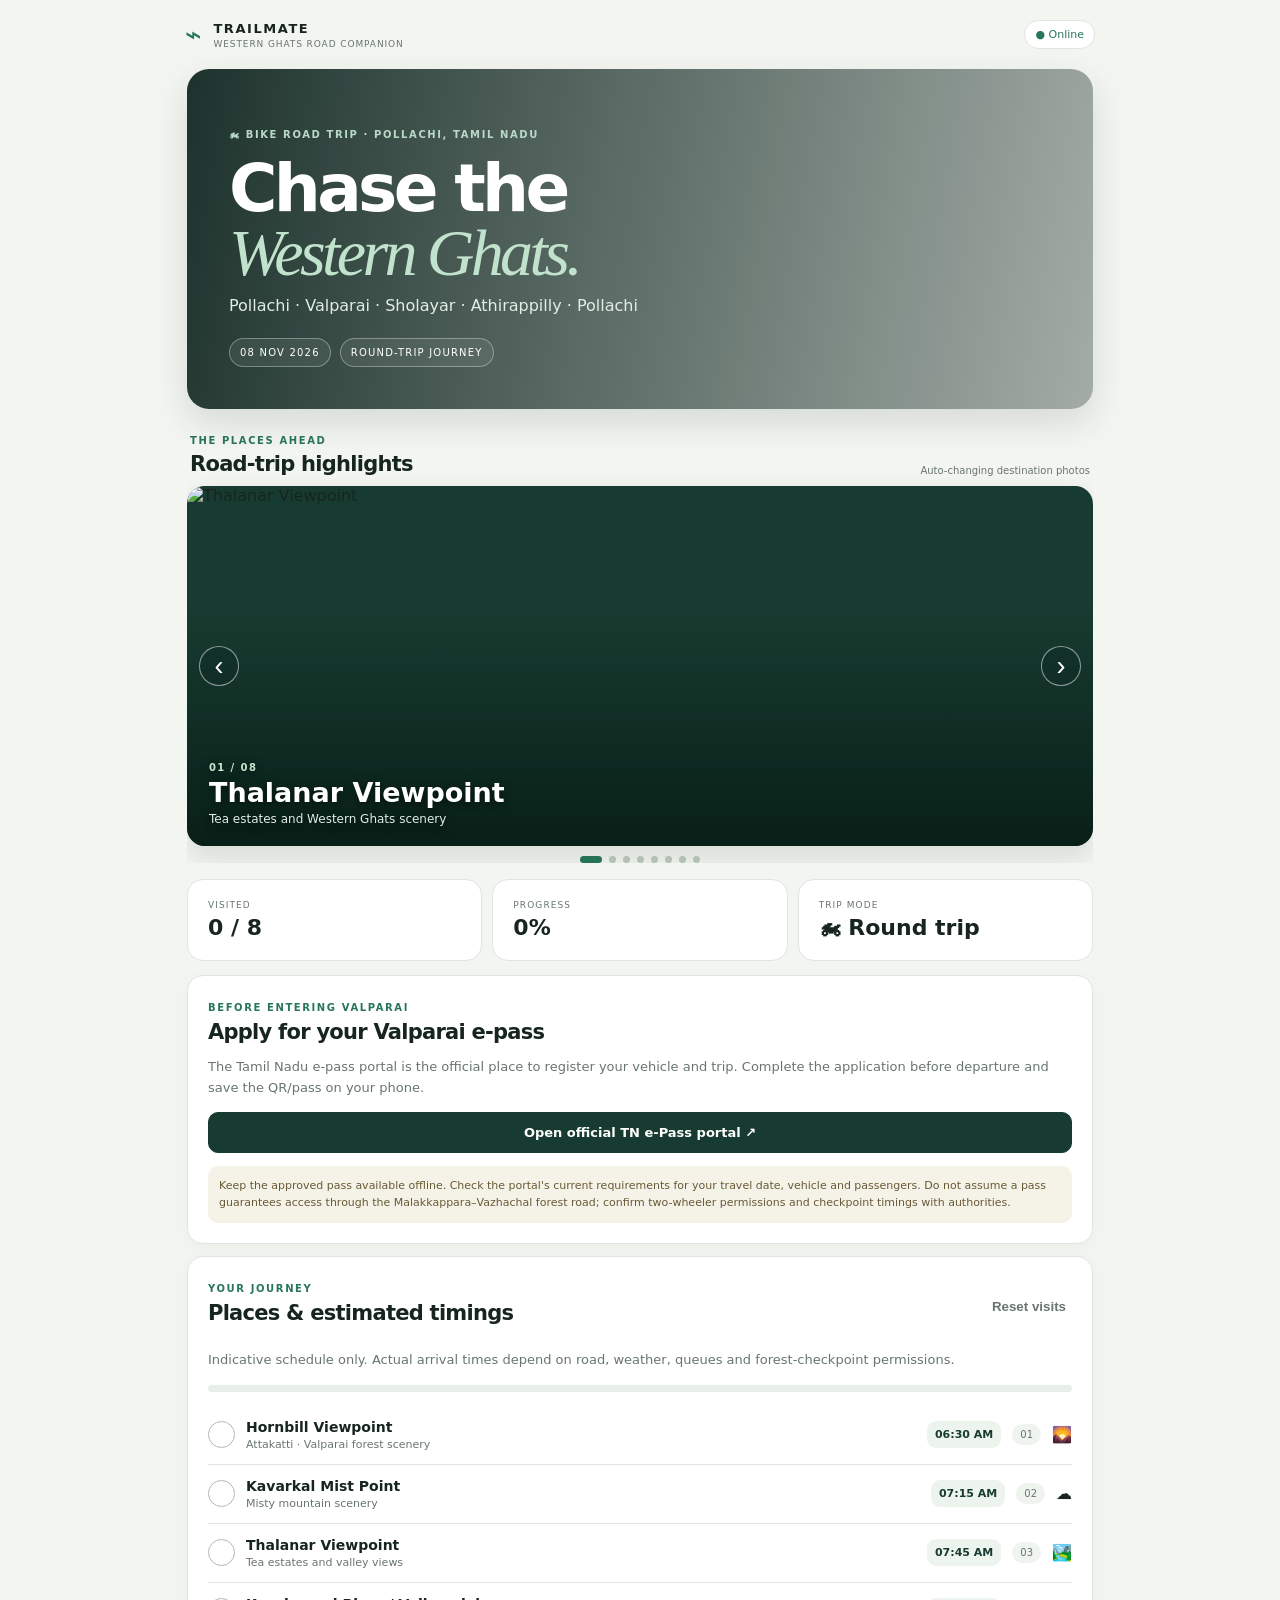
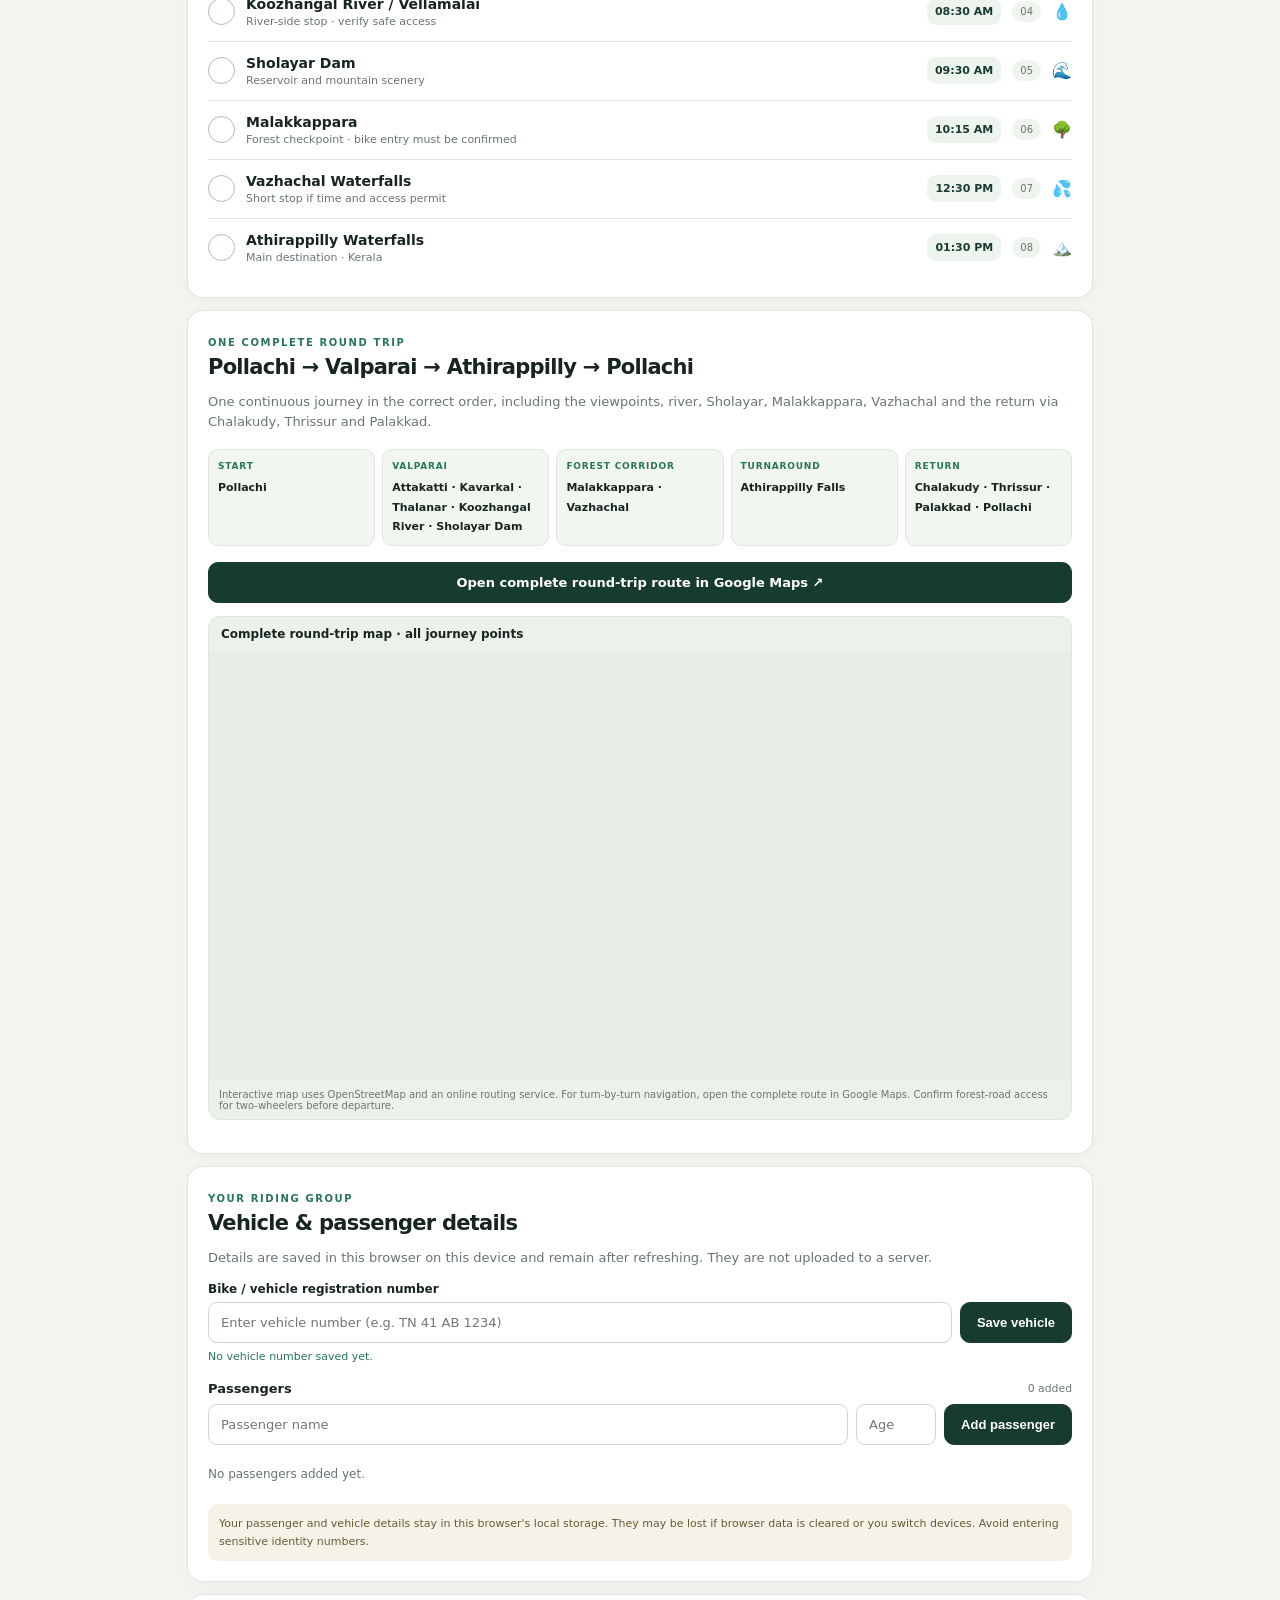
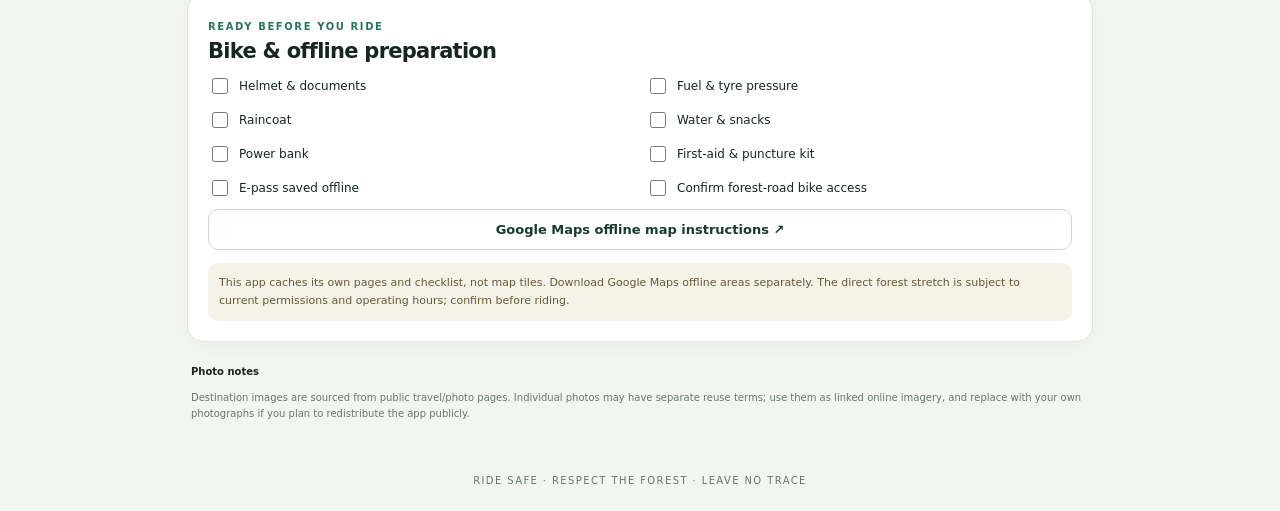
==== commit 639d4c79: "Add files via upload" ====
--- a/index.html
+++ b/index.html
@@ -3,40 +3,40 @@
 <head>
 <meta charset="utf-8"><meta name="viewport" content="width=device-width,initial-scale=1,viewport-fit=cover">
 <meta name="theme-color" content="#102b25"><meta name="description" content="TrailMate round-trip road companion for Pollachi, Valparai and Athirappilly">
-<link rel="manifest" href="./manifest.webmanifest"><link rel="icon" href="./icon.svg"><link rel="stylesheet" href="./styles.css">
+<link rel="stylesheet" href="https://unpkg.com/leaflet@1.9.4/dist/leaflet.css"><link rel="manifest" href="./manifest.webmanifest"><link rel="icon" href="./icon.svg"><link rel="stylesheet" href="./styles.css">
 <title>TrailMate · Valparai Round Trip</title>
 </head>
 <body>
 <header class="top"><div class="brand"><span class="brandicon">⌁</span><div><b>TRAILMATE</b><small>WESTERN GHATS ROAD COMPANION</small></div></div><span id="network" class="status">Checking connection…</span></header>
 <main>
 <section class="hero"><div class="eyebrow">🏍 BIKE ROAD TRIP · POLLACHI, TAMIL NADU</div><h1>Chase the<br><em>Western Ghats.</em></h1><p>Pollachi · Valparai · Sholayar · Athirappilly · Pollachi</p><div class="herofoot"><span>08 NOV 2026</span><span>ROUND-TRIP JOURNEY</span></div></section>
-<section class="gallery-section"><div class="gallery-head"><div><span class="eyebrow dark">THE PLACES AHEAD</span><h2>Road-trip highlights</h2></div><small>Auto-scrolling photo gallery</small></div><div class="gallery-track" aria-label="Photos of trip destinations">
-<figure><img src="https://www.karthitravels.com/images/destinations/valparai/thalanar-view-point/thalanar-view-point-1-768.webp" alt="Thalanar viewpoint in Valparai"/><figcaption>Thalanar Viewpoint</figcaption></figure>
-<figure><img src="https://pixahive.com/wp-content/uploads/2020/09/Sholayar-Dam-Valparai-74901-pixahive-1024x768.jpg" alt="Sholayar Dam reservoir near Valparai"/><figcaption>Sholayar Dam</figcaption></figure>
-<figure><img src="https://static.wixstatic.com/media/5d0430_07c785ea8d9a4c34b42f02c9cdd95a8c~mv2.jpg/v1/fill/w_778%2Ch_486%2Cal_c%2Clg_1%2Cq_85%2Cenc_avif%2Cquality_auto/5d0430_07c785ea8d9a4c34b42f02c9cdd95a8c~mv2.jpg" alt="Vazhachal waterfalls"/><figcaption>Vazhachal Falls</figcaption></figure>
-<figure><img src="https://www.pelago.com/img/products/IN-India/day-trip-to-athirappilly-water-falls-from-kochi/0b030a11-3487-4693-955c-26eced924b17_day-trip-to-athirappilly-water-falls-from-kochi-xlarge.webp" alt="Athirappilly waterfall"/><figcaption>Athirappilly Falls</figcaption></figure>
-<figure><img src="https://valparai360travels.in/wp-content/uploads/2023/11/Hornbill-Spottedinvalparai.jpg" alt="Hornbills flying above misty Valparai forest"/><figcaption>Valparai Hornbill Country</figcaption></figure>
-<figure><img src="https://pix10.agoda.net/hotelImages/agoda-homes/13564929/00f82de0039694345a0e38f800193d6a.jpg?ca=10&ce=1&s=800x600" alt="Misty tea estate landscape in Valparai"/><figcaption>Kavarkal · Valparai mist landscape</figcaption></figure>
-<figure><img src="https://4.bp.blogspot.com/-0tA5kpLGAtY/VaEgF6HzL_I/AAAAAAAAEwI/sb7a4vs8kds/s1600/Athirapilly-Vazhachal%2Bwaterfalls%2B6.jpg" alt="River and waterfall landscape in the Western Ghats"/><figcaption>Koozhangal / Vellamalai · regional river scenery</figcaption></figure>
-<figure><img src="https://experiencekerala.in/image-uploads/1487058947.3.jpg" alt="Upper Sholayar landscape and forested hills"/><figcaption>Malakkappara · Sholayar forest region</figcaption></figure>
-</div></section>
+<section class="gallery-section">
+<div class="gallery-head"><div><span class="eyebrow dark">THE PLACES AHEAD</span><h2>Road-trip highlights</h2></div><small>Auto-changing destination photos</small></div>
+<div class="photo-slider" aria-label="Automatically changing photos of trip destinations">
+  <img id="slideImage" src="https://commons.wikimedia.org/wiki/Special:FilePath/Morning%20view%20Thalanar%20Road%2C%20Valparai%20-%20panoramio.jpg?width=1400" alt="Thalanar Road in Valparai">
+  <div class="slide-shade"></div><div class="slide-caption"><span id="slideCount">01 / 08</span><b id="slideTitle">Thalanar Viewpoint</b><small id="slideDescription">Tea estates and Western Ghats scenery</small></div>
+  <button class="slide-control prev" id="slidePrev" aria-label="Previous photo">‹</button><button class="slide-control next" id="slideNext" aria-label="Next photo">›</button>
+</div><div class="slide-dots" id="slideDots" aria-label="Choose destination photo"></div>
+</section>
 <section class="stats"><article><small>VISITED</small><b id="visited">0 / 8</b></article><article><small>PROGRESS</small><b id="percent">0%</b></article><article><small>TRIP MODE</small><b>🏍 Round trip</b></article></section>
 <section class="card epass"><span class="eyebrow dark">BEFORE ENTERING VALPARAI</span><h2>Apply for your Valparai e-pass</h2><p class="muted">The Tamil Nadu e-pass portal is the official place to register your vehicle and trip. Complete the application before departure and save the QR/pass on your phone.</p><a class="button full" href="https://www.tnepass.tn.gov.in/home" target="_blank" rel="noopener">Open official TN e-Pass portal ↗</a><p class="notice">Keep the approved pass available offline. Check the portal's current requirements for your travel date, vehicle and passengers. Do not assume a pass guarantees access through the Malakkappara–Vazhachal forest road; confirm two-wheeler permissions and checkpoint timings with authorities.</p></section>
 <section class="card"><div class="sectionhead"><div><span class="eyebrow dark">YOUR JOURNEY</span><h2>Places & estimated timings</h2></div><button id="reset" class="quiet">Reset visits</button></div><p class="muted">Indicative schedule only. Actual arrival times depend on road, weather, queues and forest-checkpoint permissions.</p><div class="bar"><div id="barfill"></div></div><div id="stops" class="stops"></div></section>
-<section class="card"><span class="eyebrow dark">ROUND-TRIP NAVIGATION</span><h2>Outward + return journey</h2><p class="muted">The map links are split into two legs so navigation can be opened separately in Google Maps.</p>
-<div class="route-leg"><div class="leg-label">01 · OUTWARD JOURNEY</div><b>Pollachi → Valparai → Sholayar → Malakkappara → Vazhachal → Athirappilly</b><p class="muted">Mountain route through the Valparai viewpoints and forest corridor.</p><a class="button full" target="_blank" rel="noopener" href="https://www.google.com/maps/dir/?api=1&origin=Pollachi%2C+Tamil+Nadu&destination=Athirappilly+Waterfalls%2C+Kerala&waypoints=Attakatti%2C+Valparai%7CKavarkal%2C+Valparai%7CThalanar%2C+Valparai%7CKoozhangal+River%2C+Valparai%7CSholayar+Dam%7CMalakkappara%7CVazhachal+Waterfalls&travelmode=driving">Open outward route in Google Maps ↗</a></div>
-<div class="route-leg return"><div class="leg-label">02 · RETURN JOURNEY</div><b>Athirappilly → Chalakudy → Thrissur → Palakkad → Pollachi</b><p class="muted">Return via the main-road corridor. Review the route and traffic before starting.</p><a class="button full" target="_blank" rel="noopener" href="https://www.google.com/maps/dir/?api=1&origin=Athirappilly+Waterfalls%2C+Kerala&destination=Pollachi%2C+Tamil+Nadu&waypoints=Chalakudy%7CThrissur%7CPalakkad&travelmode=driving">Open return route in Google Maps ↗</a></div>
-<div class="mapbox"><div class="maptitle">Western Ghats trip area · map preview</div><iframe title="Map preview of Valparai and Athirappilly region" loading="lazy" src="https://www.openstreetmap.org/export/embed.html?bbox=76.75%2C10.15%2C76.98%2C10.58&layer=mapnik"></iframe><small>For turn-by-turn directions, use the outward and return Google Maps links above. Map preview requires internet.</small></div>
+<section class="card">
+<span class="eyebrow dark">ONE COMPLETE ROUND TRIP</span><h2>Pollachi → Valparai → Athirappilly → Pollachi</h2>
+<p class="muted">One continuous journey in the correct order, including the viewpoints, river, Sholayar, Malakkappara, Vazhachal and the return via Chalakudy, Thrissur and Palakkad.</p>
+<div class="complete-route"><div class="route-stop"><b>START</b><span>Pollachi</span></div><div class="route-stop"><b>VALPARAI</b><span>Attakatti · Kavarkal · Thalanar · Koozhangal River · Sholayar Dam</span></div><div class="route-stop"><b>FOREST CORRIDOR</b><span>Malakkappara · Vazhachal</span></div><div class="route-stop"><b>TURNAROUND</b><span>Athirappilly Falls</span></div><div class="route-stop"><b>RETURN</b><span>Chalakudy · Thrissur · Palakkad · Pollachi</span></div></div>
+<a class="button full" target="_blank" rel="noopener" href="https://www.google.com/maps/dir/?api=1&origin=Pollachi%2C+Tamil+Nadu&destination=Pollachi%2C+Tamil+Nadu&waypoints=Attakatti%2C+Valparai%7CKavarkal%2C+Valparai%7CThalanar%2C+Valparai%7CKoozhangal+River%2C+Valparai%7CSholayar+Dam%7CMalakkappara%7CVazhachal+Waterfalls%7CAthirappilly+Waterfalls%7CChalakudy%7CThrissur%7CPalakkad&travelmode=driving">Open complete round-trip route in Google Maps ↗</a>
+<div class="mapbox"><div class="maptitle">Complete round-trip map · all journey points</div><div id="tripMap" class="trip-map" role="application" aria-label="Map showing the full round-trip route"></div><small>Interactive map uses OpenStreetMap and an online routing service. For turn-by-turn navigation, open the complete route in Google Maps. Confirm forest-road access for two-wheelers before departure.</small></div>
 </section>
 <section class="card"><span class="eyebrow dark">YOUR RIDING GROUP</span><h2>Vehicle & passenger details</h2><p class="muted">Details are saved in this browser on this device and remain after refreshing. They are not uploaded to a server.</p>
-<label class="field-label" for="vehicle">Vehicle registration number</label><input id="vehicle" class="field" type="text" placeholder="e.g. TN 41 AB 1234" autocomplete="off" maxlength="16">
+<label class="field-label" for="vehicle">Bike / vehicle registration number</label><div class="vehicle-form"><input id="vehicle" class="field" type="text" placeholder="Enter vehicle number (e.g. TN 41 AB 1234)" autocomplete="off" maxlength="16"><button id="saveVehicle" class="button add-btn" type="button">Save vehicle</button></div><p id="vehicleSaved" class="save-status" aria-live="polite">No vehicle number saved yet.</p>
 <div class="passenger-title"><b>Passengers</b><small id="passengerCount">0 added</small></div>
-<div class="passenger-form"><input id="passengerName" class="field" type="text" placeholder="Passenger name" maxlength="60"><input id="passengerAge" class="field age" type="number" placeholder="Age" min="1" max="110"><button id="addPassenger" class="button add-btn" type="button">Add</button></div>
+<div class="passenger-form"><input id="passengerName" class="field" type="text" placeholder="Passenger name" maxlength="60"><input id="passengerAge" class="field age" type="number" placeholder="Age" min="1" max="110"><button id="addPassenger" class="button add-btn" type="button">Add passenger</button></div>
 <div id="passengerList" class="passenger-list"><p class="empty">No passengers added yet.</p></div>
 <p class="notice">Your passenger and vehicle details stay in this browser's local storage. They may be lost if browser data is cleared or you switch devices. Avoid entering sensitive identity numbers.</p>
 </section>
 <section class="card"><span class="eyebrow dark">READY BEFORE YOU RIDE</span><h2>Bike & offline preparation</h2><div class="essentials"><label><input type="checkbox"> Helmet & documents</label><label><input type="checkbox"> Fuel & tyre pressure</label><label><input type="checkbox"> Raincoat</label><label><input type="checkbox"> Water & snacks</label><label><input type="checkbox"> Power bank</label><label><input type="checkbox"> First-aid & puncture kit</label><label><input type="checkbox"> E-pass saved offline</label><label><input type="checkbox"> Confirm forest-road bike access</label></div><a class="outline full linkbutton" href="https://support.google.com/maps/answer/6291838" target="_blank" rel="noopener">Google Maps offline map instructions ↗</a><p class="notice">This app caches its own pages and checklist, not map tiles. Download Google Maps offline areas separately. The direct forest stretch is subject to current permissions and operating hours; confirm before riding.</p></section>
 <section class="credits"><b>Photo notes</b><p>Destination images are sourced from public travel/photo pages. Individual photos may have separate reuse terms; use them as linked online imagery, and replace with your own photographs if you plan to redistribute the app publicly.</p></section>
 </main><footer>RIDE SAFE · RESPECT THE FOREST · LEAVE NO TRACE</footer>
-<script src="./app.js"></script>
+<script src="https://unpkg.com/leaflet@1.9.4/dist/leaflet.js"></script><script src="./app.js"></script>
 </body></html>
--- a/styles.css
+++ b/styles.css
@@ -1 +1,31 @@
 :root{--green:#173b30;--green2:#28765a;--ink:#17251f;--muted:#68766e;--paper:#f3f5f0;--line:#e0e6df;--white:#fff}*{box-sizing:border-box}html{scroll-behavior:smooth}body{margin:0;background:var(--paper);color:var(--ink);font-family:Inter,ui-sans-serif,system-ui,-apple-system,sans-serif}.top{max-width:950px;margin:auto;padding:18px 20px;display:flex;justify-content:space-between;align-items:center}.brand{display:flex;gap:10px;align-items:center;letter-spacing:.12em;font-size:13px}.brand small{display:block;font-size:9px;color:var(--muted);letter-spacing:.1em;margin-top:3px}.brandicon{font-size:28px;color:var(--green2)}.status{font-size:11px;border:1px solid var(--line);padding:7px 10px;border-radius:30px;background:white;color:var(--muted)}main{max-width:950px;margin:auto;padding:0 16px}.hero{padding:34px 28px 22px;border-radius:22px;color:white;min-height:285px;background:linear-gradient(100deg,rgba(8,31,25,.91),rgba(8,31,25,.34)),url('https://images.unsplash.com/photo-1470770841072-f978cf4d019e?w=1500&auto=format&fit=crop') center/cover;display:flex;flex-direction:column;justify-content:flex-end;box-shadow:0 14px 35px #18372b22;animation:rise .7s ease both}.eyebrow{font-size:10px;letter-spacing:.16em;font-weight:800;color:#b9d9c7}.hero h1{font-size:clamp(38px,8vw,66px);line-height:.98;letter-spacing:-.055em;margin:17px 0 10px}.hero h1 em{font-family:Georgia,serif;font-weight:400;color:#c1e2cc}.hero p{margin:0;color:#e0eee5}.herofoot{display:flex;gap:9px;margin-top:23px}.herofoot span{font-size:10px;letter-spacing:.12em;padding:8px 10px;border:1px solid #ffffff55;border-radius:30px;background:#ffffff12}.gallery-section{margin:18px 0 14px;overflow:hidden}.gallery-head{display:flex;justify-content:space-between;align-items:end;margin:0 3px 10px}.gallery-head h2{margin:4px 0 0}.gallery-head small{font-size:10px;color:var(--muted)}.gallery-track{display:flex;gap:12px;overflow:auto;padding:2px 2px 12px;scroll-snap-type:x mandatory;scrollbar-width:thin;animation:gallery 32s linear infinite}.gallery-track:hover{animation-play-state:paused}.gallery-track figure{position:relative;flex:0 0 230px;height:145px;margin:0;border-radius:14px;overflow:hidden;scroll-snap-align:start;background:#dfe8df}.gallery-track img{width:100%;height:100%;object-fit:cover;display:block;transition:transform .4s}.gallery-track figure:hover img{transform:scale(1.05)}.gallery-track figcaption{position:absolute;inset:auto 0 0;padding:28px 12px 11px;color:white;font-size:12px;font-weight:800;background:linear-gradient(transparent,#071b16c9)}.stats{display:grid;grid-template-columns:repeat(3,1fr);gap:10px;margin:14px 0}.stats article,.card{background:var(--white);border:1px solid var(--line);border-radius:16px;padding:16px}.stats small{display:block;color:var(--muted);font-size:9px;letter-spacing:.12em}.stats b{display:block;font-size:22px;margin-top:5px}.card{margin:12px 0;box-shadow:0 5px 20px #203d2b08}.sectionhead{display:flex;justify-content:space-between;align-items:center}.eyebrow.dark{color:var(--green2)}h2{font-size:21px;letter-spacing:-.035em;margin:5px 0 12px}.muted{color:var(--muted);font-size:13px;line-height:1.6}.quiet{border:0;background:none;color:var(--muted);font-weight:700;cursor:pointer}.bar{height:7px;background:#e8eee8;border-radius:20px;overflow:hidden;margin:14px 0}.bar div{height:100%;width:0;background:linear-gradient(90deg,#28765a,#79b58e);border-radius:20px;transition:width .35s}.stop{display:flex;gap:11px;align-items:center;padding:13px 0;border-bottom:1px solid var(--line)}.stop:last-child{border:0}.tick{width:27px;height:27px;border:1.5px solid #aebbb1;border-radius:50%;background:white;color:transparent;flex:none;cursor:pointer;font-size:15px}.stop.done .tick{background:var(--green2);border-color:var(--green2);color:white}.stop.done .name{text-decoration:line-through;color:#8a978e}.stopcopy{flex:1;min-width:0}.name{font-size:14px;font-weight:750}.detail{font-size:11px;color:var(--muted);margin-top:3px}.stop-time{font-size:11px;font-weight:800;color:var(--green);white-space:nowrap;background:#edf4ee;padding:7px 8px;border-radius:9px}.number{font-size:10px;color:var(--muted);background:#f0f4ef;border-radius:20px;padding:5px 8px}.button,.outline,.linkbutton{display:flex;justify-content:center;align-items:center;text-decoration:none;font-weight:750;font-size:13px;border-radius:10px;padding:12px 14px;cursor:pointer}.button{background:var(--green);color:white;border:1px solid var(--green);margin-top:13px}.outline{background:white;color:var(--green);border:1px solid #cbd8ce;margin-top:10px}.full{width:100%}.mapbox{background:#edf1ec;border:1px solid var(--line);border-radius:12px;overflow:hidden;margin:13px 0}.maptitle{font-size:12px;font-weight:750;padding:10px 12px}.mapbox iframe{width:100%;height:230px;border:0;display:block}.mapbox small{display:block;padding:8px 10px;color:var(--muted);font-size:10px}.route-leg{border:1px solid var(--line);padding:14px;border-radius:12px;margin:12px 0;background:#fbfcfa}.route-leg.return{background:#f4f8f4}.leg-label{font-size:10px;letter-spacing:.12em;font-weight:850;color:var(--green2);margin-bottom:7px}.route-leg>b{font-size:14px;line-height:1.5}.route-leg .muted{margin:6px 0}.notice{font-size:11px;line-height:1.6;padding:11px;background:#f5f2e8;color:#685a36;border-radius:10px;margin:13px 0 0}.essentials{display:grid;grid-template-columns:1fr 1fr;gap:12px}.essentials label{font-size:12px;display:flex;gap:8px;align-items:center}.essentials input{accent-color:var(--green2);width:16px;height:16px}.field-label{display:block;font-size:12px;font-weight:750;margin:12px 0 6px}.field{width:100%;border:1px solid #cbd8ce;border-radius:9px;padding:12px;font:inherit;font-size:13px;background:#fff;color:var(--ink);min-width:0}.field:focus{outline:2px solid #8db99b;outline-offset:1px}.passenger-title{display:flex;justify-content:space-between;align-items:center;margin:18px 0 8px;font-size:13px}.passenger-title small{color:var(--muted)}.passenger-form{display:grid;grid-template-columns:1fr 80px auto;gap:8px}.add-btn{margin:0;padding:10px 16px}.passenger-list{margin-top:10px}.empty{font-size:12px;color:var(--muted);padding:10px 0}.passenger-row{display:flex;justify-content:space-between;align-items:center;padding:11px 0;border-bottom:1px solid var(--line);font-size:13px}.remove-person{border:0;background:#f8eeee;color:#9b4545;border-radius:8px;padding:7px 10px;font-size:11px;font-weight:700;cursor:pointer}.credits{padding:10px 4px 18px;color:var(--muted);font-size:10px;line-height:1.6}.credits b{color:var(--ink)}footer{text-align:center;padding:25px 10px;color:var(--muted);font-size:10px;letter-spacing:.14em}@keyframes rise{from{opacity:0;transform:translateY(12px)}to{opacity:1;transform:translateY(0)}}@keyframes gallery{from{transform:translateX(0)}to{transform:translateX(-50%)}}@media(min-width:700px){main{padding:0 22px}.hero{min-height:340px;padding:42px}.stats article,.card{padding:20px}.gallery-track figure{flex-basis:260px;height:165px}}@media(max-width:520px){.essentials{grid-template-columns:1fr}.hero{min-height:250px;padding:23px}.stats b{font-size:18px}.stop{gap:7px}.stop-time{font-size:10px;padding:6px}.number{display:none}.passenger-form{grid-template-columns:1fr 70px}.passenger-form .add-btn{grid-column:1/-1}.gallery-head{align-items:start;flex-direction:column;gap:4px}}@media(prefers-reduced-motion:reduce){*,*::before,*::after{animation:none!important;transition:none!important}}
+
+/* Single-image auto slider: no horizontal strip or scrollbar */
+.gallery-section{overflow:hidden;margin:20px 0 16px}
+.gallery-track{display:none!important}
+.photo-slider{height:clamp(210px,34vw,360px);position:relative;overflow:hidden;border-radius:18px;background:#173b30;box-shadow:0 12px 28px #19392b20}
+.photo-slider>img{width:100%;height:100%;display:block;object-fit:cover;object-position:center;transition:opacity .35s ease}
+.photo-slider>img.changing{opacity:.25}
+.slide-shade{position:absolute;inset:35% 0 0;background:linear-gradient(transparent,#061a14d9);pointer-events:none}
+.slide-caption{position:absolute;left:22px;bottom:20px;color:white;display:flex;flex-direction:column;gap:4px;text-shadow:0 2px 8px #0008}
+.slide-caption span{font-size:10px;letter-spacing:.14em;font-weight:800;color:#c5e8d3}
+.slide-caption b{font-size:clamp(19px,3vw,27px)}
+.slide-caption small{font-size:12px;color:#e1eee5}
+.slide-control{position:absolute;top:50%;transform:translateY(-50%);border:1px solid #ffffff88;background:#102b2577;color:white;border-radius:50%;width:40px;height:40px;font-size:27px;line-height:1;cursor:pointer}
+.slide-control.prev{left:12px}.slide-control.next{right:12px}
+.slide-dots{display:flex;justify-content:center;gap:7px;padding:10px 0 0}
+.slide-dot{width:7px;height:7px;border:0;border-radius:20px;background:#bdc9bf;padding:0;cursor:pointer}
+.slide-dot.active{width:22px;background:var(--green2)}
+.complete-route{display:grid;grid-template-columns:repeat(5,minmax(0,1fr));gap:7px;margin:16px 0}
+.route-stop{padding:11px 9px;border-radius:10px;background:#f1f6f1;border:1px solid var(--line);min-width:0}
+.route-stop b{display:block;color:var(--green2);font-size:9px;letter-spacing:.09em;margin-bottom:5px}
+.route-stop span{font-size:11px;line-height:1.4;font-weight:650}
+.trip-map{width:100%;height:430px;background:#e7eee7}
+.map-fallback{position:absolute;z-index:500;bottom:10px;left:10px;right:10px;background:#fff;padding:8px;border-radius:8px;font-size:11px}
+.vehicle-form{display:grid;grid-template-columns:minmax(0,1fr) auto;gap:8px}
+.save-status{font-size:11px;color:var(--green2);margin:7px 0}
+.passenger-actions{display:flex;gap:7px}
+.edit-person,.remove-person{border:0;border-radius:8px;padding:7px 10px;font-size:11px;font-weight:750;cursor:pointer}
+.edit-person{background:#edf4ee;color:var(--green)}
+.remove-person{background:#fff0ee;color:#9b4545}
+@media(max-width:650px){.complete-route{grid-template-columns:1fr 1fr}.route-stop:last-child{grid-column:1/-1}.trip-map{height:340px}.vehicle-form{grid-template-columns:1fr}.vehicle-form .button{margin:0}.slide-caption{left:15px;bottom:15px}.slide-control{width:34px;height:34px}}
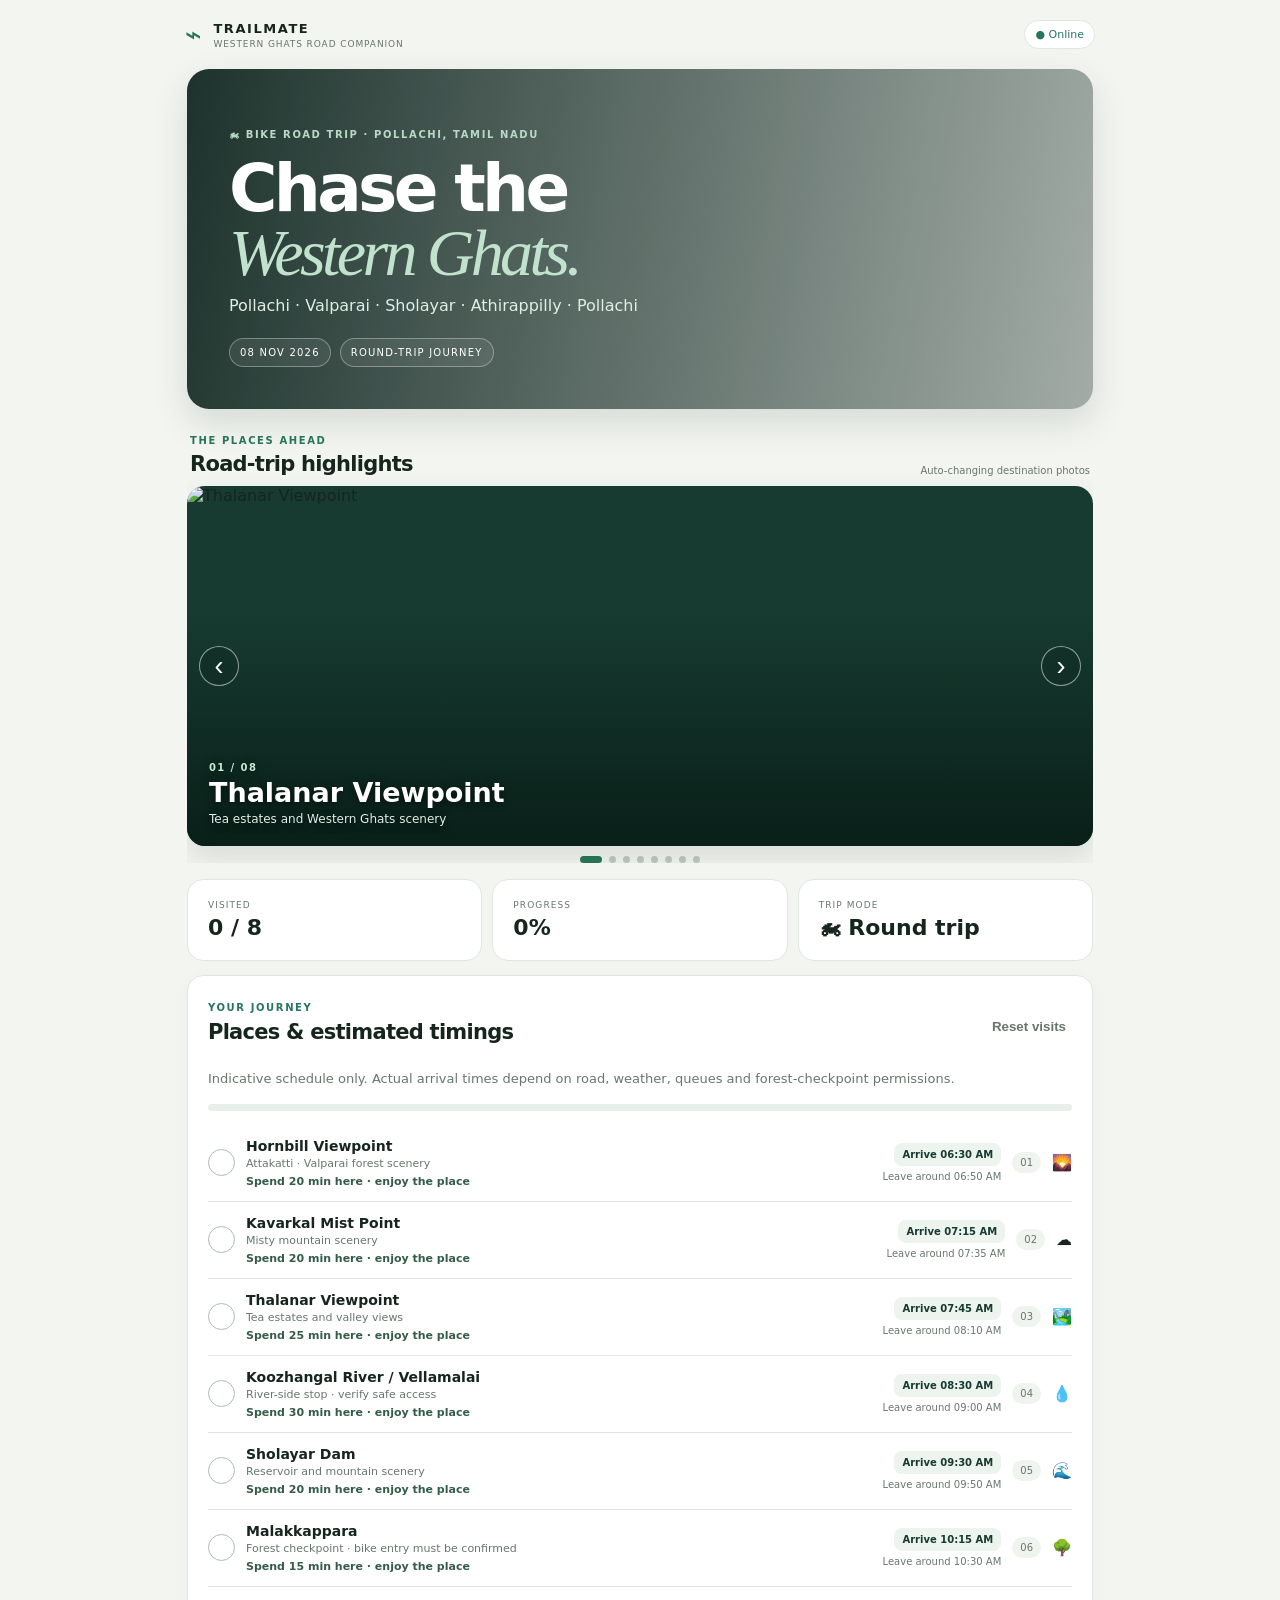
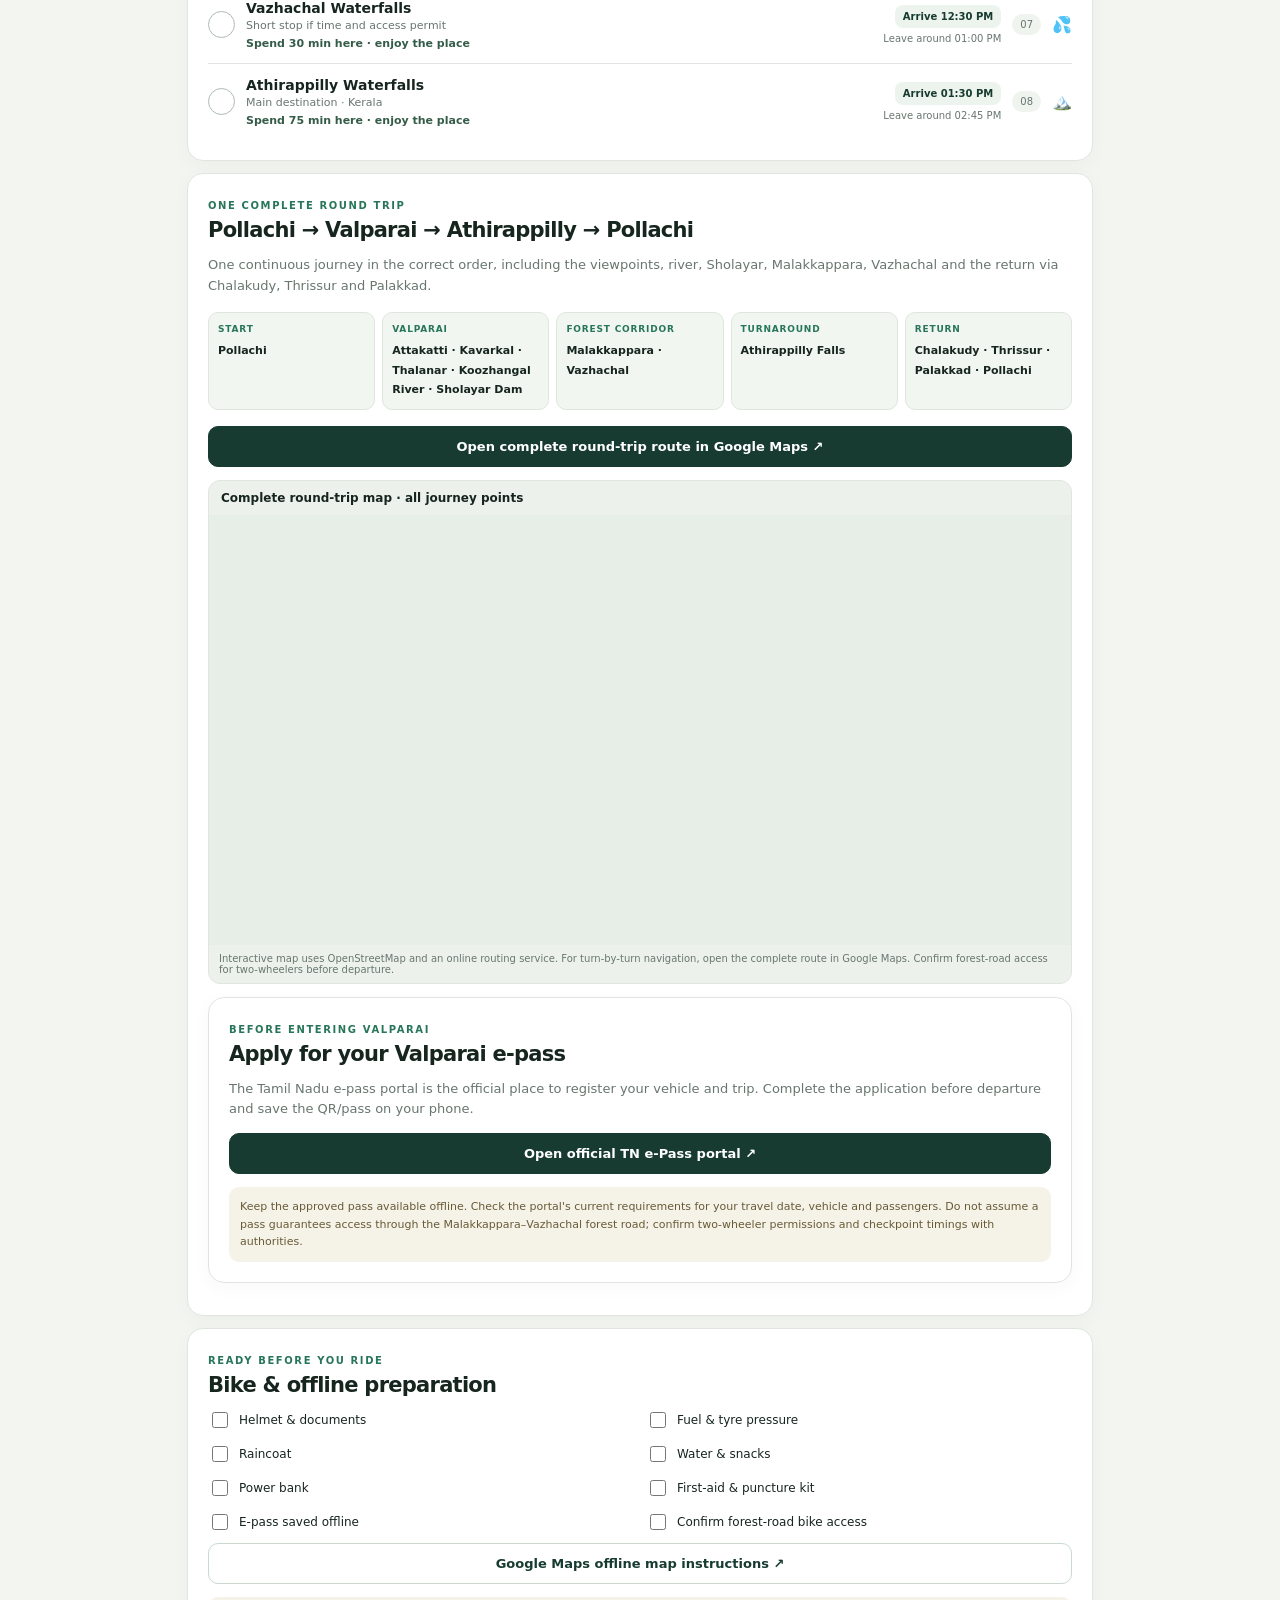
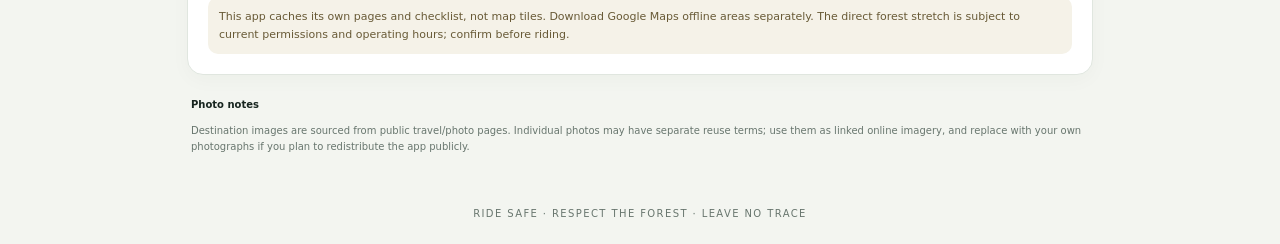
==== commit e56f6198: "Add files via upload" ====
--- a/index.html
+++ b/index.html
@@ -19,7 +19,7 @@
 </div><div class="slide-dots" id="slideDots" aria-label="Choose destination photo"></div>
 </section>
 <section class="stats"><article><small>VISITED</small><b id="visited">0 / 8</b></article><article><small>PROGRESS</small><b id="percent">0%</b></article><article><small>TRIP MODE</small><b>🏍 Round trip</b></article></section>
-<section class="card epass"><span class="eyebrow dark">BEFORE ENTERING VALPARAI</span><h2>Apply for your Valparai e-pass</h2><p class="muted">The Tamil Nadu e-pass portal is the official place to register your vehicle and trip. Complete the application before departure and save the QR/pass on your phone.</p><a class="button full" href="https://www.tnepass.tn.gov.in/home" target="_blank" rel="noopener">Open official TN e-Pass portal ↗</a><p class="notice">Keep the approved pass available offline. Check the portal's current requirements for your travel date, vehicle and passengers. Do not assume a pass guarantees access through the Malakkappara–Vazhachal forest road; confirm two-wheeler permissions and checkpoint timings with authorities.</p></section>
+
 <section class="card"><div class="sectionhead"><div><span class="eyebrow dark">YOUR JOURNEY</span><h2>Places & estimated timings</h2></div><button id="reset" class="quiet">Reset visits</button></div><p class="muted">Indicative schedule only. Actual arrival times depend on road, weather, queues and forest-checkpoint permissions.</p><div class="bar"><div id="barfill"></div></div><div id="stops" class="stops"></div></section>
 <section class="card">
 <span class="eyebrow dark">ONE COMPLETE ROUND TRIP</span><h2>Pollachi → Valparai → Athirappilly → Pollachi</h2>
@@ -27,14 +27,9 @@
 <div class="complete-route"><div class="route-stop"><b>START</b><span>Pollachi</span></div><div class="route-stop"><b>VALPARAI</b><span>Attakatti · Kavarkal · Thalanar · Koozhangal River · Sholayar Dam</span></div><div class="route-stop"><b>FOREST CORRIDOR</b><span>Malakkappara · Vazhachal</span></div><div class="route-stop"><b>TURNAROUND</b><span>Athirappilly Falls</span></div><div class="route-stop"><b>RETURN</b><span>Chalakudy · Thrissur · Palakkad · Pollachi</span></div></div>
 <a class="button full" target="_blank" rel="noopener" href="https://www.google.com/maps/dir/?api=1&origin=Pollachi%2C+Tamil+Nadu&destination=Pollachi%2C+Tamil+Nadu&waypoints=Attakatti%2C+Valparai%7CKavarkal%2C+Valparai%7CThalanar%2C+Valparai%7CKoozhangal+River%2C+Valparai%7CSholayar+Dam%7CMalakkappara%7CVazhachal+Waterfalls%7CAthirappilly+Waterfalls%7CChalakudy%7CThrissur%7CPalakkad&travelmode=driving">Open complete round-trip route in Google Maps ↗</a>
 <div class="mapbox"><div class="maptitle">Complete round-trip map · all journey points</div><div id="tripMap" class="trip-map" role="application" aria-label="Map showing the full round-trip route"></div><small>Interactive map uses OpenStreetMap and an online routing service. For turn-by-turn navigation, open the complete route in Google Maps. Confirm forest-road access for two-wheelers before departure.</small></div>
+<section class="card epass"><span class="eyebrow dark">BEFORE ENTERING VALPARAI</span><h2>Apply for your Valparai e-pass</h2><p class="muted">The Tamil Nadu e-pass portal is the official place to register your vehicle and trip. Complete the application before departure and save the QR/pass on your phone.</p><a class="button full" href="https://www.tnepass.tn.gov.in/home" target="_blank" rel="noopener">Open official TN e-Pass portal ↗</a><p class="notice">Keep the approved pass available offline. Check the portal's current requirements for your travel date, vehicle and passengers. Do not assume a pass guarantees access through the Malakkappara–Vazhachal forest road; confirm two-wheeler permissions and checkpoint timings with authorities.</p></section>
 </section>
-<section class="card"><span class="eyebrow dark">YOUR RIDING GROUP</span><h2>Vehicle & passenger details</h2><p class="muted">Details are saved in this browser on this device and remain after refreshing. They are not uploaded to a server.</p>
-<label class="field-label" for="vehicle">Bike / vehicle registration number</label><div class="vehicle-form"><input id="vehicle" class="field" type="text" placeholder="Enter vehicle number (e.g. TN 41 AB 1234)" autocomplete="off" maxlength="16"><button id="saveVehicle" class="button add-btn" type="button">Save vehicle</button></div><p id="vehicleSaved" class="save-status" aria-live="polite">No vehicle number saved yet.</p>
-<div class="passenger-title"><b>Passengers</b><small id="passengerCount">0 added</small></div>
-<div class="passenger-form"><input id="passengerName" class="field" type="text" placeholder="Passenger name" maxlength="60"><input id="passengerAge" class="field age" type="number" placeholder="Age" min="1" max="110"><button id="addPassenger" class="button add-btn" type="button">Add passenger</button></div>
-<div id="passengerList" class="passenger-list"><p class="empty">No passengers added yet.</p></div>
-<p class="notice">Your passenger and vehicle details stay in this browser's local storage. They may be lost if browser data is cleared or you switch devices. Avoid entering sensitive identity numbers.</p>
-</section>
+
 <section class="card"><span class="eyebrow dark">READY BEFORE YOU RIDE</span><h2>Bike & offline preparation</h2><div class="essentials"><label><input type="checkbox"> Helmet & documents</label><label><input type="checkbox"> Fuel & tyre pressure</label><label><input type="checkbox"> Raincoat</label><label><input type="checkbox"> Water & snacks</label><label><input type="checkbox"> Power bank</label><label><input type="checkbox"> First-aid & puncture kit</label><label><input type="checkbox"> E-pass saved offline</label><label><input type="checkbox"> Confirm forest-road bike access</label></div><a class="outline full linkbutton" href="https://support.google.com/maps/answer/6291838" target="_blank" rel="noopener">Google Maps offline map instructions ↗</a><p class="notice">This app caches its own pages and checklist, not map tiles. Download Google Maps offline areas separately. The direct forest stretch is subject to current permissions and operating hours; confirm before riding.</p></section>
 <section class="credits"><b>Photo notes</b><p>Destination images are sourced from public travel/photo pages. Individual photos may have separate reuse terms; use them as linked online imagery, and replace with your own photographs if you plan to redistribute the app publicly.</p></section>
 </main><footer>RIDE SAFE · RESPECT THE FOREST · LEAVE NO TRACE</footer>
--- a/styles.css
+++ b/styles.css
@@ -1,4 +1,4 @@
-:root{--green:#173b30;--green2:#28765a;--ink:#17251f;--muted:#68766e;--paper:#f3f5f0;--line:#e0e6df;--white:#fff}*{box-sizing:border-box}html{scroll-behavior:smooth}body{margin:0;background:var(--paper);color:var(--ink);font-family:Inter,ui-sans-serif,system-ui,-apple-system,sans-serif}.top{max-width:950px;margin:auto;padding:18px 20px;display:flex;justify-content:space-between;align-items:center}.brand{display:flex;gap:10px;align-items:center;letter-spacing:.12em;font-size:13px}.brand small{display:block;font-size:9px;color:var(--muted);letter-spacing:.1em;margin-top:3px}.brandicon{font-size:28px;color:var(--green2)}.status{font-size:11px;border:1px solid var(--line);padding:7px 10px;border-radius:30px;background:white;color:var(--muted)}main{max-width:950px;margin:auto;padding:0 16px}.hero{padding:34px 28px 22px;border-radius:22px;color:white;min-height:285px;background:linear-gradient(100deg,rgba(8,31,25,.91),rgba(8,31,25,.34)),url('https://images.unsplash.com/photo-1470770841072-f978cf4d019e?w=1500&auto=format&fit=crop') center/cover;display:flex;flex-direction:column;justify-content:flex-end;box-shadow:0 14px 35px #18372b22;animation:rise .7s ease both}.eyebrow{font-size:10px;letter-spacing:.16em;font-weight:800;color:#b9d9c7}.hero h1{font-size:clamp(38px,8vw,66px);line-height:.98;letter-spacing:-.055em;margin:17px 0 10px}.hero h1 em{font-family:Georgia,serif;font-weight:400;color:#c1e2cc}.hero p{margin:0;color:#e0eee5}.herofoot{display:flex;gap:9px;margin-top:23px}.herofoot span{font-size:10px;letter-spacing:.12em;padding:8px 10px;border:1px solid #ffffff55;border-radius:30px;background:#ffffff12}.gallery-section{margin:18px 0 14px;overflow:hidden}.gallery-head{display:flex;justify-content:space-between;align-items:end;margin:0 3px 10px}.gallery-head h2{margin:4px 0 0}.gallery-head small{font-size:10px;color:var(--muted)}.gallery-track{display:flex;gap:12px;overflow:auto;padding:2px 2px 12px;scroll-snap-type:x mandatory;scrollbar-width:thin;animation:gallery 32s linear infinite}.gallery-track:hover{animation-play-state:paused}.gallery-track figure{position:relative;flex:0 0 230px;height:145px;margin:0;border-radius:14px;overflow:hidden;scroll-snap-align:start;background:#dfe8df}.gallery-track img{width:100%;height:100%;object-fit:cover;display:block;transition:transform .4s}.gallery-track figure:hover img{transform:scale(1.05)}.gallery-track figcaption{position:absolute;inset:auto 0 0;padding:28px 12px 11px;color:white;font-size:12px;font-weight:800;background:linear-gradient(transparent,#071b16c9)}.stats{display:grid;grid-template-columns:repeat(3,1fr);gap:10px;margin:14px 0}.stats article,.card{background:var(--white);border:1px solid var(--line);border-radius:16px;padding:16px}.stats small{display:block;color:var(--muted);font-size:9px;letter-spacing:.12em}.stats b{display:block;font-size:22px;margin-top:5px}.card{margin:12px 0;box-shadow:0 5px 20px #203d2b08}.sectionhead{display:flex;justify-content:space-between;align-items:center}.eyebrow.dark{color:var(--green2)}h2{font-size:21px;letter-spacing:-.035em;margin:5px 0 12px}.muted{color:var(--muted);font-size:13px;line-height:1.6}.quiet{border:0;background:none;color:var(--muted);font-weight:700;cursor:pointer}.bar{height:7px;background:#e8eee8;border-radius:20px;overflow:hidden;margin:14px 0}.bar div{height:100%;width:0;background:linear-gradient(90deg,#28765a,#79b58e);border-radius:20px;transition:width .35s}.stop{display:flex;gap:11px;align-items:center;padding:13px 0;border-bottom:1px solid var(--line)}.stop:last-child{border:0}.tick{width:27px;height:27px;border:1.5px solid #aebbb1;border-radius:50%;background:white;color:transparent;flex:none;cursor:pointer;font-size:15px}.stop.done .tick{background:var(--green2);border-color:var(--green2);color:white}.stop.done .name{text-decoration:line-through;color:#8a978e}.stopcopy{flex:1;min-width:0}.name{font-size:14px;font-weight:750}.detail{font-size:11px;color:var(--muted);margin-top:3px}.stop-time{font-size:11px;font-weight:800;color:var(--green);white-space:nowrap;background:#edf4ee;padding:7px 8px;border-radius:9px}.number{font-size:10px;color:var(--muted);background:#f0f4ef;border-radius:20px;padding:5px 8px}.button,.outline,.linkbutton{display:flex;justify-content:center;align-items:center;text-decoration:none;font-weight:750;font-size:13px;border-radius:10px;padding:12px 14px;cursor:pointer}.button{background:var(--green);color:white;border:1px solid var(--green);margin-top:13px}.outline{background:white;color:var(--green);border:1px solid #cbd8ce;margin-top:10px}.full{width:100%}.mapbox{background:#edf1ec;border:1px solid var(--line);border-radius:12px;overflow:hidden;margin:13px 0}.maptitle{font-size:12px;font-weight:750;padding:10px 12px}.mapbox iframe{width:100%;height:230px;border:0;display:block}.mapbox small{display:block;padding:8px 10px;color:var(--muted);font-size:10px}.route-leg{border:1px solid var(--line);padding:14px;border-radius:12px;margin:12px 0;background:#fbfcfa}.route-leg.return{background:#f4f8f4}.leg-label{font-size:10px;letter-spacing:.12em;font-weight:850;color:var(--green2);margin-bottom:7px}.route-leg>b{font-size:14px;line-height:1.5}.route-leg .muted{margin:6px 0}.notice{font-size:11px;line-height:1.6;padding:11px;background:#f5f2e8;color:#685a36;border-radius:10px;margin:13px 0 0}.essentials{display:grid;grid-template-columns:1fr 1fr;gap:12px}.essentials label{font-size:12px;display:flex;gap:8px;align-items:center}.essentials input{accent-color:var(--green2);width:16px;height:16px}.field-label{display:block;font-size:12px;font-weight:750;margin:12px 0 6px}.field{width:100%;border:1px solid #cbd8ce;border-radius:9px;padding:12px;font:inherit;font-size:13px;background:#fff;color:var(--ink);min-width:0}.field:focus{outline:2px solid #8db99b;outline-offset:1px}.passenger-title{display:flex;justify-content:space-between;align-items:center;margin:18px 0 8px;font-size:13px}.passenger-title small{color:var(--muted)}.passenger-form{display:grid;grid-template-columns:1fr 80px auto;gap:8px}.add-btn{margin:0;padding:10px 16px}.passenger-list{margin-top:10px}.empty{font-size:12px;color:var(--muted);padding:10px 0}.passenger-row{display:flex;justify-content:space-between;align-items:center;padding:11px 0;border-bottom:1px solid var(--line);font-size:13px}.remove-person{border:0;background:#f8eeee;color:#9b4545;border-radius:8px;padding:7px 10px;font-size:11px;font-weight:700;cursor:pointer}.credits{padding:10px 4px 18px;color:var(--muted);font-size:10px;line-height:1.6}.credits b{color:var(--ink)}footer{text-align:center;padding:25px 10px;color:var(--muted);font-size:10px;letter-spacing:.14em}@keyframes rise{from{opacity:0;transform:translateY(12px)}to{opacity:1;transform:translateY(0)}}@keyframes gallery{from{transform:translateX(0)}to{transform:translateX(-50%)}}@media(min-width:700px){main{padding:0 22px}.hero{min-height:340px;padding:42px}.stats article,.card{padding:20px}.gallery-track figure{flex-basis:260px;height:165px}}@media(max-width:520px){.essentials{grid-template-columns:1fr}.hero{min-height:250px;padding:23px}.stats b{font-size:18px}.stop{gap:7px}.stop-time{font-size:10px;padding:6px}.number{display:none}.passenger-form{grid-template-columns:1fr 70px}.passenger-form .add-btn{grid-column:1/-1}.gallery-head{align-items:start;flex-direction:column;gap:4px}}@media(prefers-reduced-motion:reduce){*,*::before,*::after{animation:none!important;transition:none!important}}
+:root{--green:#173b30;--green2:#28765a;--ink:#17251f;--muted:#68766e;--paper:#f3f5f0;--line:#e0e6df;--white:#fff}*{box-sizing:border-box}html{scroll-behavior:smooth}body{margin:0;background:var(--paper);color:var(--ink);font-family:Inter,ui-sans-serif,system-ui,-apple-system,sans-serif}.top{max-width:950px;margin:auto;padding:18px 20px;display:flex;justify-content:space-between;align-items:center}.brand{display:flex;gap:10px;align-items:center;letter-spacing:.12em;font-size:13px}.brand small{display:block;font-size:9px;color:var(--muted);letter-spacing:.1em;margin-top:3px}.brandicon{font-size:28px;color:var(--green2)}.status{font-size:11px;border:1px solid var(--line);padding:7px 10px;border-radius:30px;background:white;color:var(--muted)}main{max-width:950px;margin:auto;padding:0 16px}.hero{padding:34px 28px 22px;border-radius:22px;color:white;min-height:285px;background:linear-gradient(100deg,rgba(8,31,25,.91),rgba(8,31,25,.34)),url('https://images.unsplash.com/photo-1470770841072-f978cf4d019e?w=1500&auto=format&fit=crop') center/cover;display:flex;flex-direction:column;justify-content:flex-end;box-shadow:0 14px 35px #18372b22;animation:rise .7s ease both}.eyebrow{font-size:10px;letter-spacing:.16em;font-weight:800;color:#b9d9c7}.hero h1{font-size:clamp(38px,8vw,66px);line-height:.98;letter-spacing:-.055em;margin:17px 0 10px}.hero h1 em{font-family:Georgia,serif;font-weight:400;color:#c1e2cc}.hero p{margin:0;color:#e0eee5}.herofoot{display:flex;gap:9px;margin-top:23px}.herofoot span{font-size:10px;letter-spacing:.12em;padding:8px 10px;border:1px solid #ffffff55;border-radius:30px;background:#ffffff12}.gallery-section{margin:18px 0 14px;overflow:hidden}.gallery-head{display:flex;justify-content:space-between;align-items:end;margin:0 3px 10px}.gallery-head h2{margin:4px 0 0}.gallery-head small{font-size:10px;color:var(--muted)}.gallery-track{display:flex;gap:12px;overflow:auto;padding:2px 2px 12px;scroll-snap-type:x mandatory;scrollbar-width:thin;animation:gallery 32s linear infinite}.gallery-track:hover{animation-play-state:paused}.gallery-track figure{position:relative;flex:0 0 230px;height:145px;margin:0;border-radius:14px;overflow:hidden;scroll-snap-align:start;background:#dfe8df}.gallery-track img{width:100%;height:100%;object-fit:cover;display:block;transition:transform .4s}.gallery-track figure:hover img{transform:scale(1.05)}.gallery-track figcaption{position:absolute;inset:auto 0 0;padding:28px 12px 11px;color:white;font-size:12px;font-weight:800;background:linear-gradient(transparent,#071b16c9)}.stats{display:grid;grid-template-columns:repeat(3,1fr);gap:10px;margin:14px 0}.stats article,.card{background:var(--white);border:1px solid var(--line);border-radius:16px;padding:16px}.stats small{display:block;color:var(--muted);font-size:9px;letter-spacing:.12em}.stats b{display:block;font-size:22px;margin-top:5px}.card{margin:12px 0;box-shadow:0 5px 20px #203d2b08}.sectionhead{display:flex;justify-content:space-between;align-items:center}.eyebrow.dark{color:var(--green2)}h2{font-size:21px;letter-spacing:-.035em;margin:5px 0 12px}.muted{color:var(--muted);font-size:13px;line-height:1.6}.quiet{border:0;background:none;color:var(--muted);font-weight:700;cursor:pointer}.bar{height:7px;background:#e8eee8;border-radius:20px;overflow:hidden;margin:14px 0}.bar div{height:100%;width:0;background:linear-gradient(90deg,#28765a,#79b58e);border-radius:20px;transition:width .35s}.stop{display:flex;gap:11px;align-items:center;padding:13px 0;border-bottom:1px solid var(--line)}.stop:last-child{border:0}.tick{width:27px;height:27px;border:1.5px solid #aebbb1;border-radius:50%;background:white;color:transparent;flex:none;cursor:pointer;font-size:15px}.stop.done .tick{background:var(--green2);border-color:var(--green2);color:white}.stop.done .name{text-decoration:line-through;color:#8a978e}.stopcopy{flex:1;min-width:0}.name{font-size:14px;font-weight:750}.detail{font-size:11px;color:var(--muted);margin-top:3px}.stop-time{font-size:11px;font-weight:800;color:var(--green);white-space:nowrap;background:#edf4ee;padding:7px 8px;border-radius:9px}.number{font-size:10px;color:var(--muted);background:#f0f4ef;border-radius:20px;padding:5px 8px}.button,.outline,.linkbutton{display:flex;justify-content:center;align-items:center;text-decoration:none;font-weight:750;font-size:13px;border-radius:10px;padding:12px 14px;cursor:pointer}.button{background:var(--green);color:white;border:1px solid var(--green);margin-top:13px}.outline{background:white;color:var(--green);border:1px solid #cbd8ce;margin-top:10px}.full{width:100%}.mapbox{background:#edf1ec;border:1px solid var(--line);border-radius:12px;overflow:hidden;margin:13px 0}.maptitle{font-size:12px;font-weight:750;padding:10px 12px}.mapbox iframe{width:100%;height:230px;border:0;display:block}.mapbox small{display:block;padding:8px 10px;color:var(--muted);font-size:10px}.route-leg{border:1px solid var(--line);padding:14px;border-radius:12px;margin:12px 0;background:#fbfcfa}.route-leg.return{background:#f4f8f4}.leg-label{font-size:10px;letter-spacing:.12em;font-weight:850;color:var(--green2);margin-bottom:7px}.route-leg>b{font-size:14px;line-height:1.5}.route-leg .muted{margin:6px 0}.notice{font-size:11px;line-height:1.6;padding:11px;background:#f5f2e8;color:#685a36;border-radius:10px;margin:13px 0 0}.essentials{display:grid;grid-template-columns:1fr 1fr;gap:12px}.essentials label{font-size:12px;display:flex;gap:8px;align-items:center}.essentials input{accent-color:var(--green2);width:16px;height:16px}.field-label{display:block;font-size:12px;font-weight:750;margin:12px 0 6px}.field{width:100%;border:1px solid #cbd8ce;border-radius:9px;padding:12px;font:inherit;font-size:13px;background:#fff;color:var(--ink);min-width:0}.field:focus{outline:2px solid #8db99b;outline-offset:1px}.add-btn{margin:0;padding:10px 16px}.empty{font-size:12px;color:var(--muted);padding:10px 0}.remove-person{border:0;background:#f8eeee;color:#9b4545;border-radius:8px;padding:7px 10px;font-size:11px;font-weight:700;cursor:pointer}.credits{padding:10px 4px 18px;color:var(--muted);font-size:10px;line-height:1.6}.credits b{color:var(--ink)}footer{text-align:center;padding:25px 10px;color:var(--muted);font-size:10px;letter-spacing:.14em}@keyframes rise{from{opacity:0;transform:translateY(12px)}to{opacity:1;transform:translateY(0)}}@keyframes gallery{from{transform:translateX(0)}to{transform:translateX(-50%)}}@media(min-width:700px){main{padding:0 22px}.hero{min-height:340px;padding:42px}.stats article,.card{padding:20px}.gallery-track figure{flex-basis:260px;height:165px}}@media(max-width:520px){.essentials{grid-template-columns:1fr}.hero{min-height:250px;padding:23px}.stats b{font-size:18px}.stop{gap:7px}.stop-time{font-size:10px;padding:6px}.number{display:none}.gallery-head{align-items:start;flex-direction:column;gap:4px}}@media(prefers-reduced-motion:reduce){*,*::before,*::after{animation:none!important;transition:none!important}}
 
 /* Single-image auto slider: no horizontal strip or scrollbar */
 .gallery-section{overflow:hidden;margin:20px 0 16px}
@@ -24,8 +24,15 @@
 .map-fallback{position:absolute;z-index:500;bottom:10px;left:10px;right:10px;background:#fff;padding:8px;border-radius:8px;font-size:11px}
 .vehicle-form{display:grid;grid-template-columns:minmax(0,1fr) auto;gap:8px}
 .save-status{font-size:11px;color:var(--green2);margin:7px 0}
-.passenger-actions{display:flex;gap:7px}
+
 .edit-person,.remove-person{border:0;border-radius:8px;padding:7px 10px;font-size:11px;font-weight:750;cursor:pointer}
 .edit-person{background:#edf4ee;color:var(--green)}
 .remove-person{background:#fff0ee;color:#9b4545}
 @media(max-width:650px){.complete-route{grid-template-columns:1fr 1fr}.route-stop:last-child{grid-column:1/-1}.trip-map{height:340px}.vehicle-form{grid-template-columns:1fr}.vehicle-form .button{margin:0}.slide-caption{left:15px;bottom:15px}.slide-control{width:34px;height:34px}}
+
+/* Visit schedule: arrival, stay duration and estimated departure */
+.time-stack{display:flex;flex-direction:column;align-items:flex-end;gap:5px;flex:none}
+.stop-time{font-size:10px;font-weight:800;color:var(--green);white-space:nowrap;background:#edf4ee;padding:6px 8px;border-radius:8px}
+.stay-time{font-size:11px;color:#345c49;font-weight:750;margin-top:5px}
+.depart-time{font-size:10px;color:var(--muted);white-space:nowrap}
+@media(max-width:600px){.stop{gap:8px}.number{display:none}.stop-time{font-size:9px;padding:5px 6px}.depart-time{font-size:9px}.stay-time{font-size:10px}}
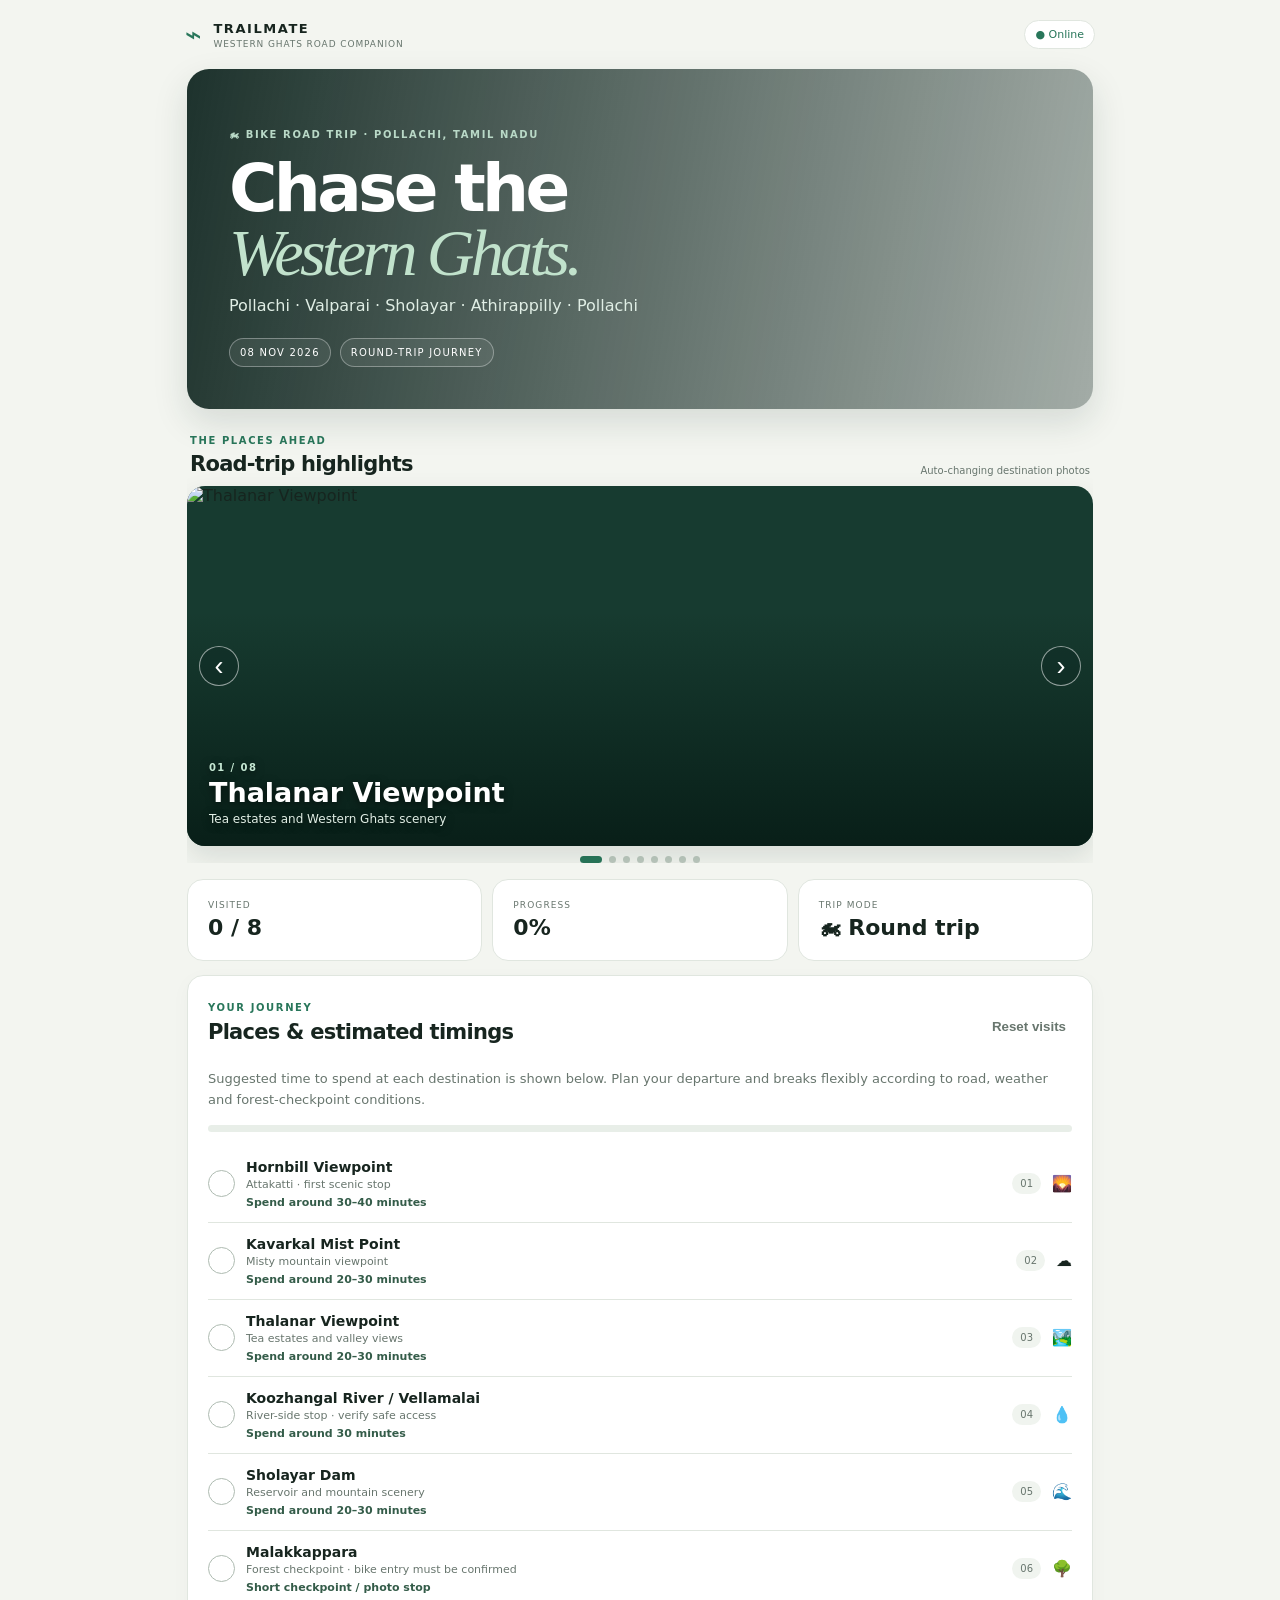
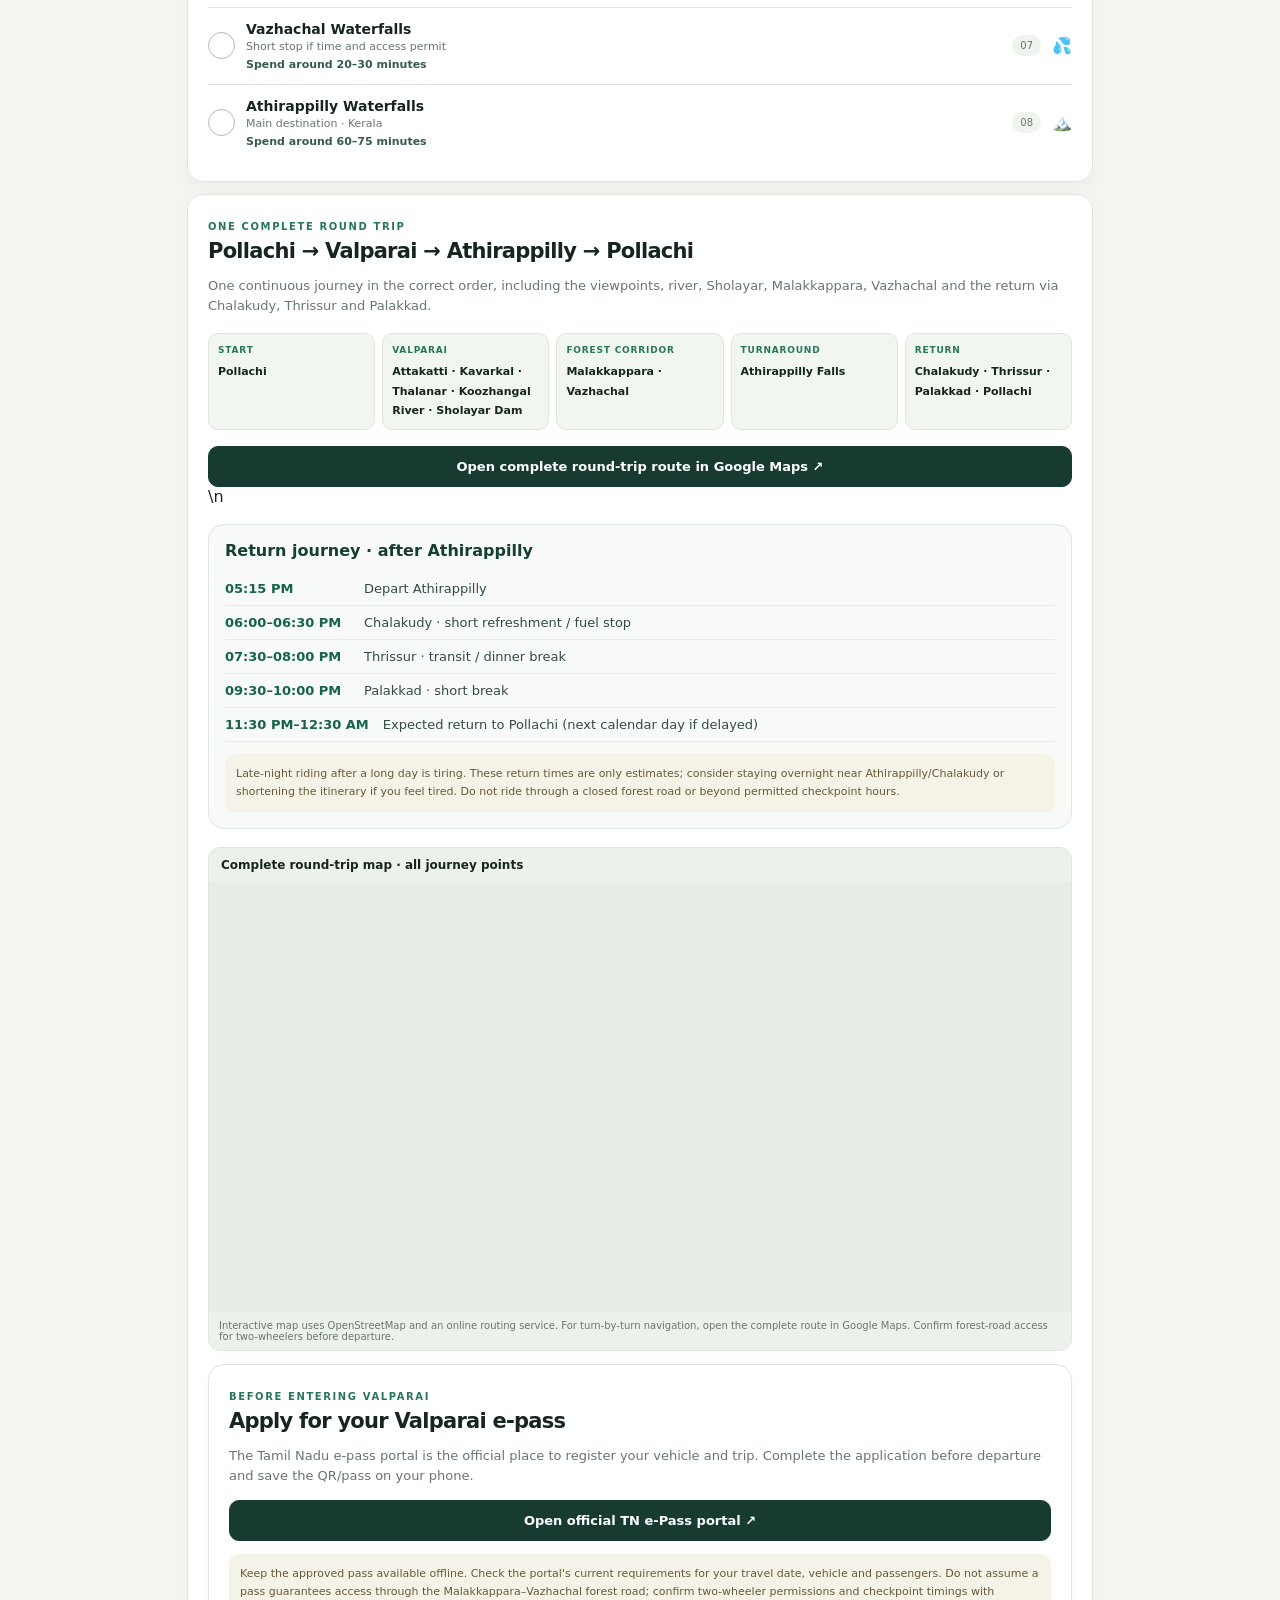
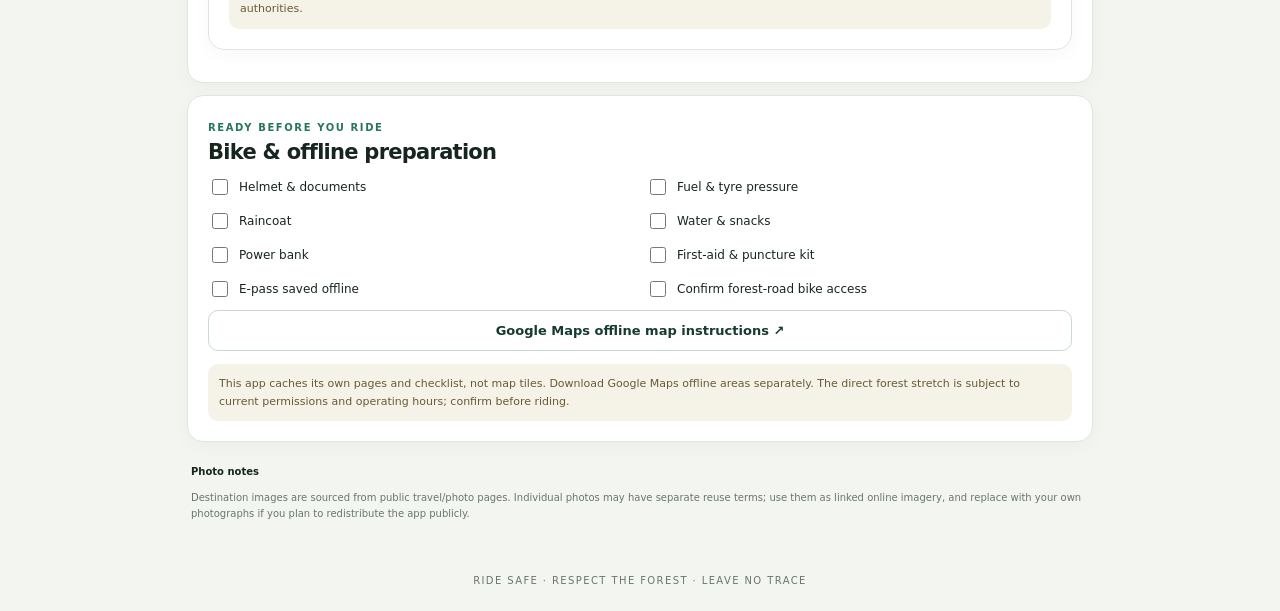
==== commit 47be6dac: "Add files via upload" ====
--- a/index.html
+++ b/index.html
@@ -20,12 +20,12 @@
 </section>
 <section class="stats"><article><small>VISITED</small><b id="visited">0 / 8</b></article><article><small>PROGRESS</small><b id="percent">0%</b></article><article><small>TRIP MODE</small><b>🏍 Round trip</b></article></section>
 
-<section class="card"><div class="sectionhead"><div><span class="eyebrow dark">YOUR JOURNEY</span><h2>Places & estimated timings</h2></div><button id="reset" class="quiet">Reset visits</button></div><p class="muted">Indicative schedule only. Actual arrival times depend on road, weather, queues and forest-checkpoint permissions.</p><div class="bar"><div id="barfill"></div></div><div id="stops" class="stops"></div></section>
+<section class="card"><div class="sectionhead"><div><span class="eyebrow dark">YOUR JOURNEY</span><h2>Places & estimated timings</h2></div><button id="reset" class="quiet">Reset visits</button></div><p class="muted">Suggested time to spend at each destination is shown below. Plan your departure and breaks flexibly according to road, weather and forest-checkpoint conditions.</p><div class="bar"><div id="barfill"></div></div><div id="stops" class="stops"></div></section>
 <section class="card">
 <span class="eyebrow dark">ONE COMPLETE ROUND TRIP</span><h2>Pollachi → Valparai → Athirappilly → Pollachi</h2>
 <p class="muted">One continuous journey in the correct order, including the viewpoints, river, Sholayar, Malakkappara, Vazhachal and the return via Chalakudy, Thrissur and Palakkad.</p>
 <div class="complete-route"><div class="route-stop"><b>START</b><span>Pollachi</span></div><div class="route-stop"><b>VALPARAI</b><span>Attakatti · Kavarkal · Thalanar · Koozhangal River · Sholayar Dam</span></div><div class="route-stop"><b>FOREST CORRIDOR</b><span>Malakkappara · Vazhachal</span></div><div class="route-stop"><b>TURNAROUND</b><span>Athirappilly Falls</span></div><div class="route-stop"><b>RETURN</b><span>Chalakudy · Thrissur · Palakkad · Pollachi</span></div></div>
-<a class="button full" target="_blank" rel="noopener" href="https://www.google.com/maps/dir/?api=1&origin=Pollachi%2C+Tamil+Nadu&destination=Pollachi%2C+Tamil+Nadu&waypoints=Attakatti%2C+Valparai%7CKavarkal%2C+Valparai%7CThalanar%2C+Valparai%7CKoozhangal+River%2C+Valparai%7CSholayar+Dam%7CMalakkappara%7CVazhachal+Waterfalls%7CAthirappilly+Waterfalls%7CChalakudy%7CThrissur%7CPalakkad&travelmode=driving">Open complete round-trip route in Google Maps ↗</a>
+<a class="button full" target="_blank" rel="noopener" href="https://www.google.com/maps/dir/?api=1&origin=Pollachi%2C+Tamil+Nadu&destination=Pollachi%2C+Tamil+Nadu&waypoints=Attakatti%2C+Valparai%7CKavarkal%2C+Valparai%7CThalanar%2C+Valparai%7CKoozhangal+River%2C+Valparai%7CSholayar+Dam%7CMalakkappara%7CVazhachal+Waterfalls%7CAthirappilly+Waterfalls%7CChalakudy%7CThrissur%7CPalakkad&travelmode=driving">Open complete round-trip route in Google Maps ↗</a>\n<div class="return-plan"><h3>Return journey · after Athirappilly</h3><div class="return-row"><b>05:15 PM</b><span>Depart Athirappilly</span></div><div class="return-row"><b>06:00–06:30 PM</b><span>Chalakudy · short refreshment / fuel stop</span></div><div class="return-row"><b>07:30–08:00 PM</b><span>Thrissur · transit / dinner break</span></div><div class="return-row"><b>09:30–10:00 PM</b><span>Palakkad · short break</span></div><div class="return-row"><b>11:30 PM–12:30 AM</b><span>Expected return to Pollachi (next calendar day if delayed)</span></div><p class="notice">Late-night riding after a long day is tiring. These return times are only estimates; consider staying overnight near Athirappilly/Chalakudy or shortening the itinerary if you feel tired. Do not ride through a closed forest road or beyond permitted checkpoint hours.</p></div>
 <div class="mapbox"><div class="maptitle">Complete round-trip map · all journey points</div><div id="tripMap" class="trip-map" role="application" aria-label="Map showing the full round-trip route"></div><small>Interactive map uses OpenStreetMap and an online routing service. For turn-by-turn navigation, open the complete route in Google Maps. Confirm forest-road access for two-wheelers before departure.</small></div>
 <section class="card epass"><span class="eyebrow dark">BEFORE ENTERING VALPARAI</span><h2>Apply for your Valparai e-pass</h2><p class="muted">The Tamil Nadu e-pass portal is the official place to register your vehicle and trip. Complete the application before departure and save the QR/pass on your phone.</p><a class="button full" href="https://www.tnepass.tn.gov.in/home" target="_blank" rel="noopener">Open official TN e-Pass portal ↗</a><p class="notice">Keep the approved pass available offline. Check the portal's current requirements for your travel date, vehicle and passengers. Do not assume a pass guarantees access through the Malakkappara–Vazhachal forest road; confirm two-wheeler permissions and checkpoint timings with authorities.</p></section>
 </section>
--- a/styles.css
+++ b/styles.css
@@ -36,3 +36,11 @@
 .stay-time{font-size:11px;color:#345c49;font-weight:750;margin-top:5px}
 .depart-time{font-size:10px;color:var(--muted);white-space:nowrap}
 @media(max-width:600px){.stop{gap:8px}.number{display:none}.stop-time{font-size:9px;padding:5px 6px}.depart-time{font-size:9px}.stay-time{font-size:10px}}
+
+.return-plan{margin:18px 0;padding:16px;border:1px solid #dce7df;border-radius:16px;background:#f7faf7}
+.return-plan h3{margin:0 0 12px;font-size:16px;color:#163e31}
+.return-row{display:flex;gap:14px;align-items:flex-start;padding:9px 0;border-bottom:1px solid #e4ece6;font-size:13px}
+.return-row b{min-width:125px;color:#17634b}
+.return-row span{color:#344b40}
+.return-plan .notice{margin:12px 0 0}
+@media(max-width:600px){.return-row{font-size:12px}.return-row b{min-width:112px}}
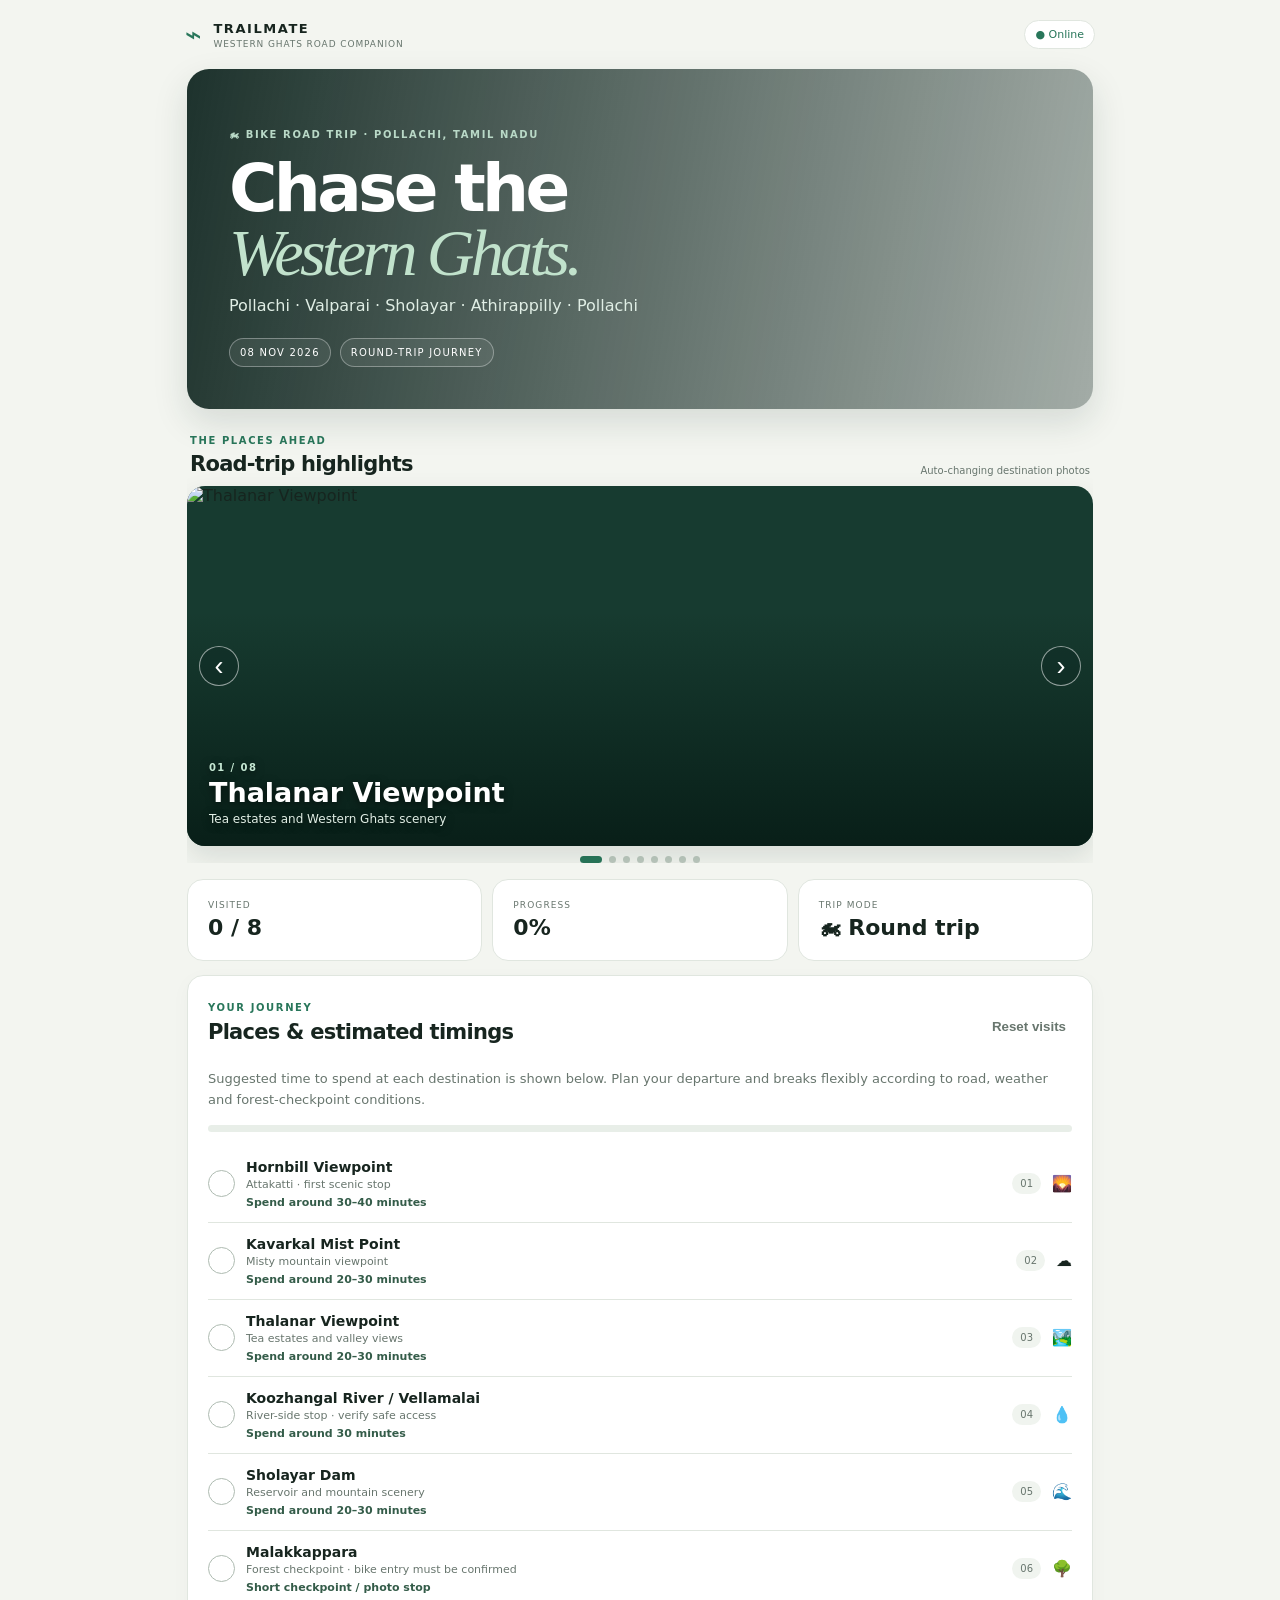
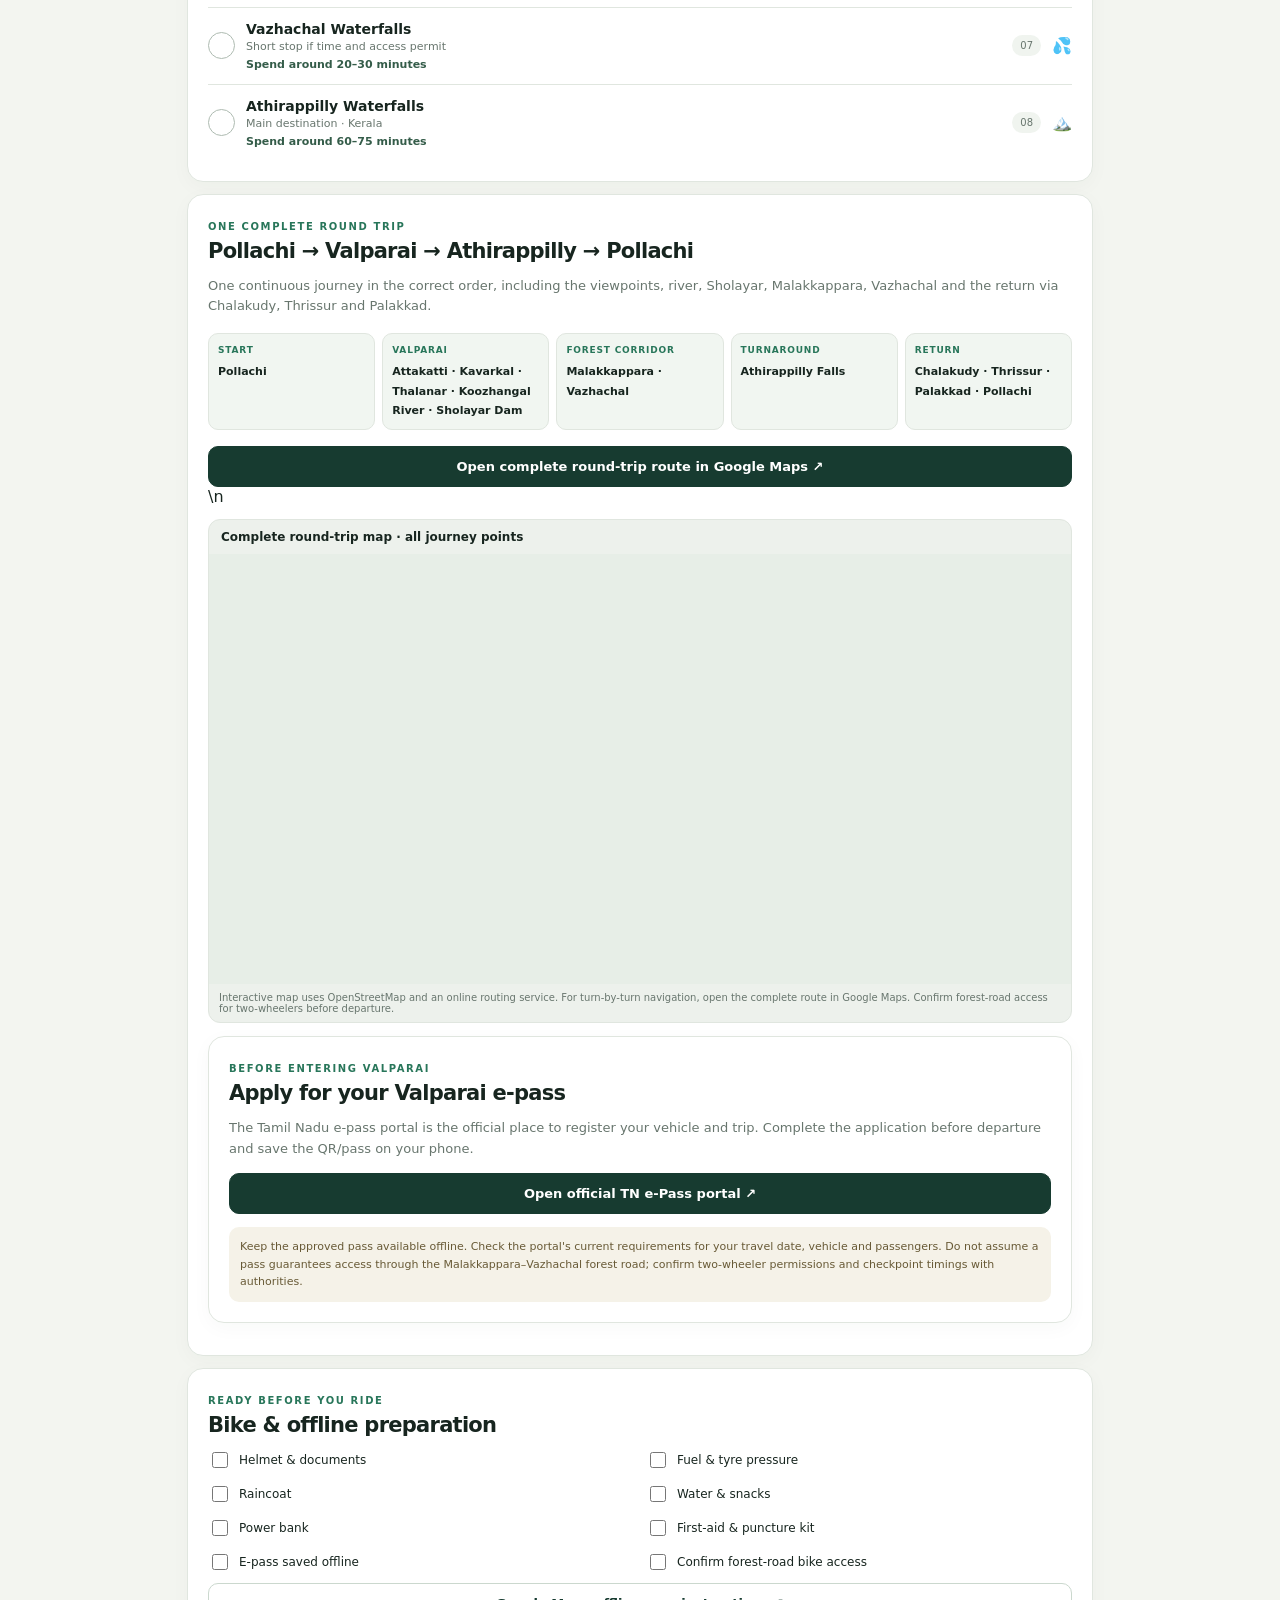
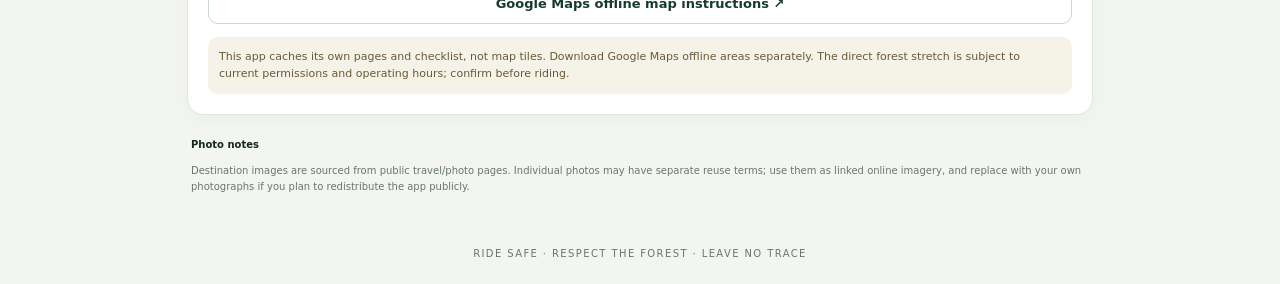
==== commit faf8c840: "Add files via upload" ====
--- a/index.html
+++ b/index.html
@@ -25,8 +25,7 @@
 <span class="eyebrow dark">ONE COMPLETE ROUND TRIP</span><h2>Pollachi → Valparai → Athirappilly → Pollachi</h2>
 <p class="muted">One continuous journey in the correct order, including the viewpoints, river, Sholayar, Malakkappara, Vazhachal and the return via Chalakudy, Thrissur and Palakkad.</p>
 <div class="complete-route"><div class="route-stop"><b>START</b><span>Pollachi</span></div><div class="route-stop"><b>VALPARAI</b><span>Attakatti · Kavarkal · Thalanar · Koozhangal River · Sholayar Dam</span></div><div class="route-stop"><b>FOREST CORRIDOR</b><span>Malakkappara · Vazhachal</span></div><div class="route-stop"><b>TURNAROUND</b><span>Athirappilly Falls</span></div><div class="route-stop"><b>RETURN</b><span>Chalakudy · Thrissur · Palakkad · Pollachi</span></div></div>
-<a class="button full" target="_blank" rel="noopener" href="https://www.google.com/maps/dir/?api=1&origin=Pollachi%2C+Tamil+Nadu&destination=Pollachi%2C+Tamil+Nadu&waypoints=Attakatti%2C+Valparai%7CKavarkal%2C+Valparai%7CThalanar%2C+Valparai%7CKoozhangal+River%2C+Valparai%7CSholayar+Dam%7CMalakkappara%7CVazhachal+Waterfalls%7CAthirappilly+Waterfalls%7CChalakudy%7CThrissur%7CPalakkad&travelmode=driving">Open complete round-trip route in Google Maps ↗</a>\n<div class="return-plan"><h3>Return journey · after Athirappilly</h3><div class="return-row"><b>05:15 PM</b><span>Depart Athirappilly</span></div><div class="return-row"><b>06:00–06:30 PM</b><span>Chalakudy · short refreshment / fuel stop</span></div><div class="return-row"><b>07:30–08:00 PM</b><span>Thrissur · transit / dinner break</span></div><div class="return-row"><b>09:30–10:00 PM</b><span>Palakkad · short break</span></div><div class="return-row"><b>11:30 PM–12:30 AM</b><span>Expected return to Pollachi (next calendar day if delayed)</span></div><p class="notice">Late-night riding after a long day is tiring. These return times are only estimates; consider staying overnight near Athirappilly/Chalakudy or shortening the itinerary if you feel tired. Do not ride through a closed forest road or beyond permitted checkpoint hours.</p></div>
-<div class="mapbox"><div class="maptitle">Complete round-trip map · all journey points</div><div id="tripMap" class="trip-map" role="application" aria-label="Map showing the full round-trip route"></div><small>Interactive map uses OpenStreetMap and an online routing service. For turn-by-turn navigation, open the complete route in Google Maps. Confirm forest-road access for two-wheelers before departure.</small></div>
+<a class="button full" target="_blank" rel="noopener" href="https://www.google.com/maps/dir/?api=1&origin=Pollachi%2C+Tamil+Nadu&destination=Pollachi%2C+Tamil+Nadu&waypoints=Attakatti%2C+Valparai%7CKavarkal%2C+Valparai%7CThalanar%2C+Valparai%7CKoozhangal+River%2C+Valparai%7CSholayar+Dam%7CMalakkappara%7CVazhachal+Waterfalls%7CAthirappilly+Waterfalls%7CChalakudy%7CThrissur%7CPalakkad&travelmode=driving">Open complete round-trip route in Google Maps ↗</a>\n<div class="mapbox"><div class="maptitle">Complete round-trip map · all journey points</div><div id="tripMap" class="trip-map" role="application" aria-label="Map showing the full round-trip route"></div><small>Interactive map uses OpenStreetMap and an online routing service. For turn-by-turn navigation, open the complete route in Google Maps. Confirm forest-road access for two-wheelers before departure.</small></div>
 <section class="card epass"><span class="eyebrow dark">BEFORE ENTERING VALPARAI</span><h2>Apply for your Valparai e-pass</h2><p class="muted">The Tamil Nadu e-pass portal is the official place to register your vehicle and trip. Complete the application before departure and save the QR/pass on your phone.</p><a class="button full" href="https://www.tnepass.tn.gov.in/home" target="_blank" rel="noopener">Open official TN e-Pass portal ↗</a><p class="notice">Keep the approved pass available offline. Check the portal's current requirements for your travel date, vehicle and passengers. Do not assume a pass guarantees access through the Malakkappara–Vazhachal forest road; confirm two-wheeler permissions and checkpoint timings with authorities.</p></section>
 </section>
 
--- a/styles.css
+++ b/styles.css
@@ -37,10 +37,3 @@
 .depart-time{font-size:10px;color:var(--muted);white-space:nowrap}
 @media(max-width:600px){.stop{gap:8px}.number{display:none}.stop-time{font-size:9px;padding:5px 6px}.depart-time{font-size:9px}.stay-time{font-size:10px}}
 
-.return-plan{margin:18px 0;padding:16px;border:1px solid #dce7df;border-radius:16px;background:#f7faf7}
-.return-plan h3{margin:0 0 12px;font-size:16px;color:#163e31}
-.return-row{display:flex;gap:14px;align-items:flex-start;padding:9px 0;border-bottom:1px solid #e4ece6;font-size:13px}
-.return-row b{min-width:125px;color:#17634b}
-.return-row span{color:#344b40}
-.return-plan .notice{margin:12px 0 0}
-@media(max-width:600px){.return-row{font-size:12px}.return-row b{min-width:112px}}
